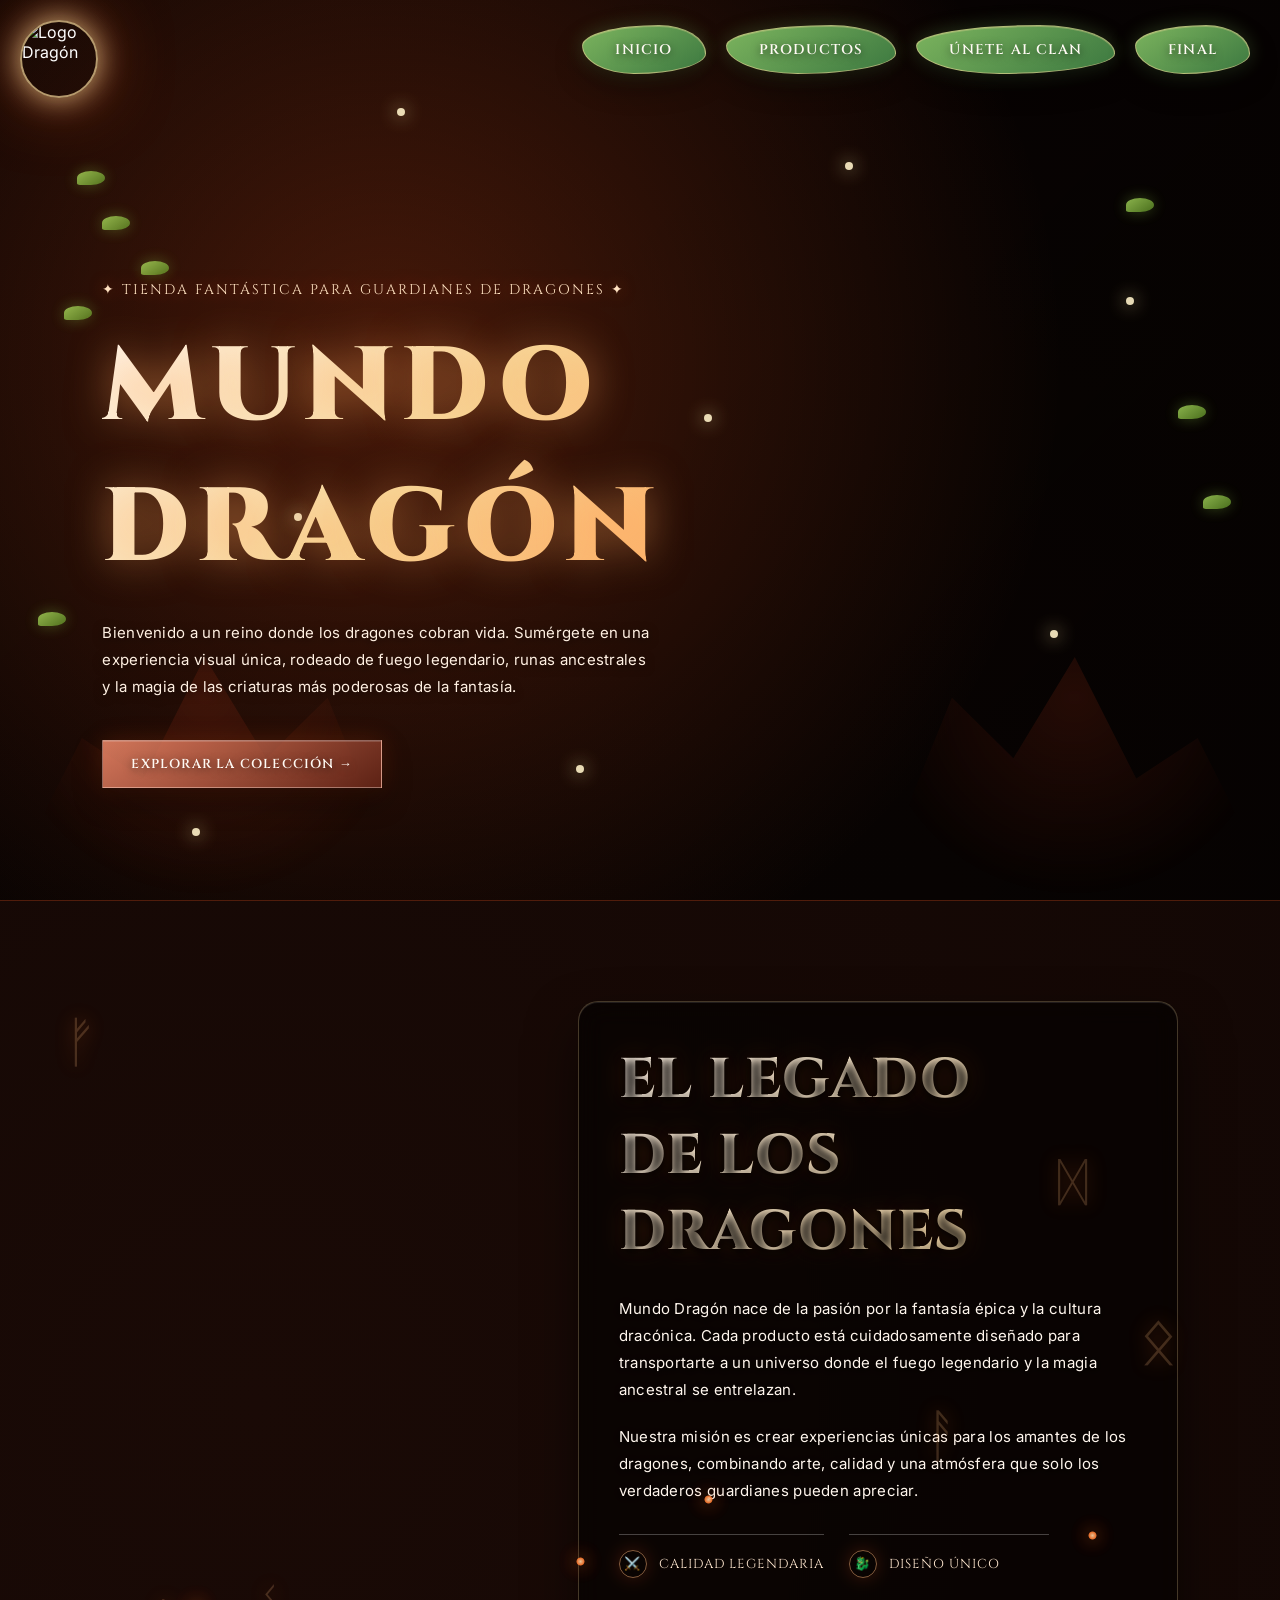
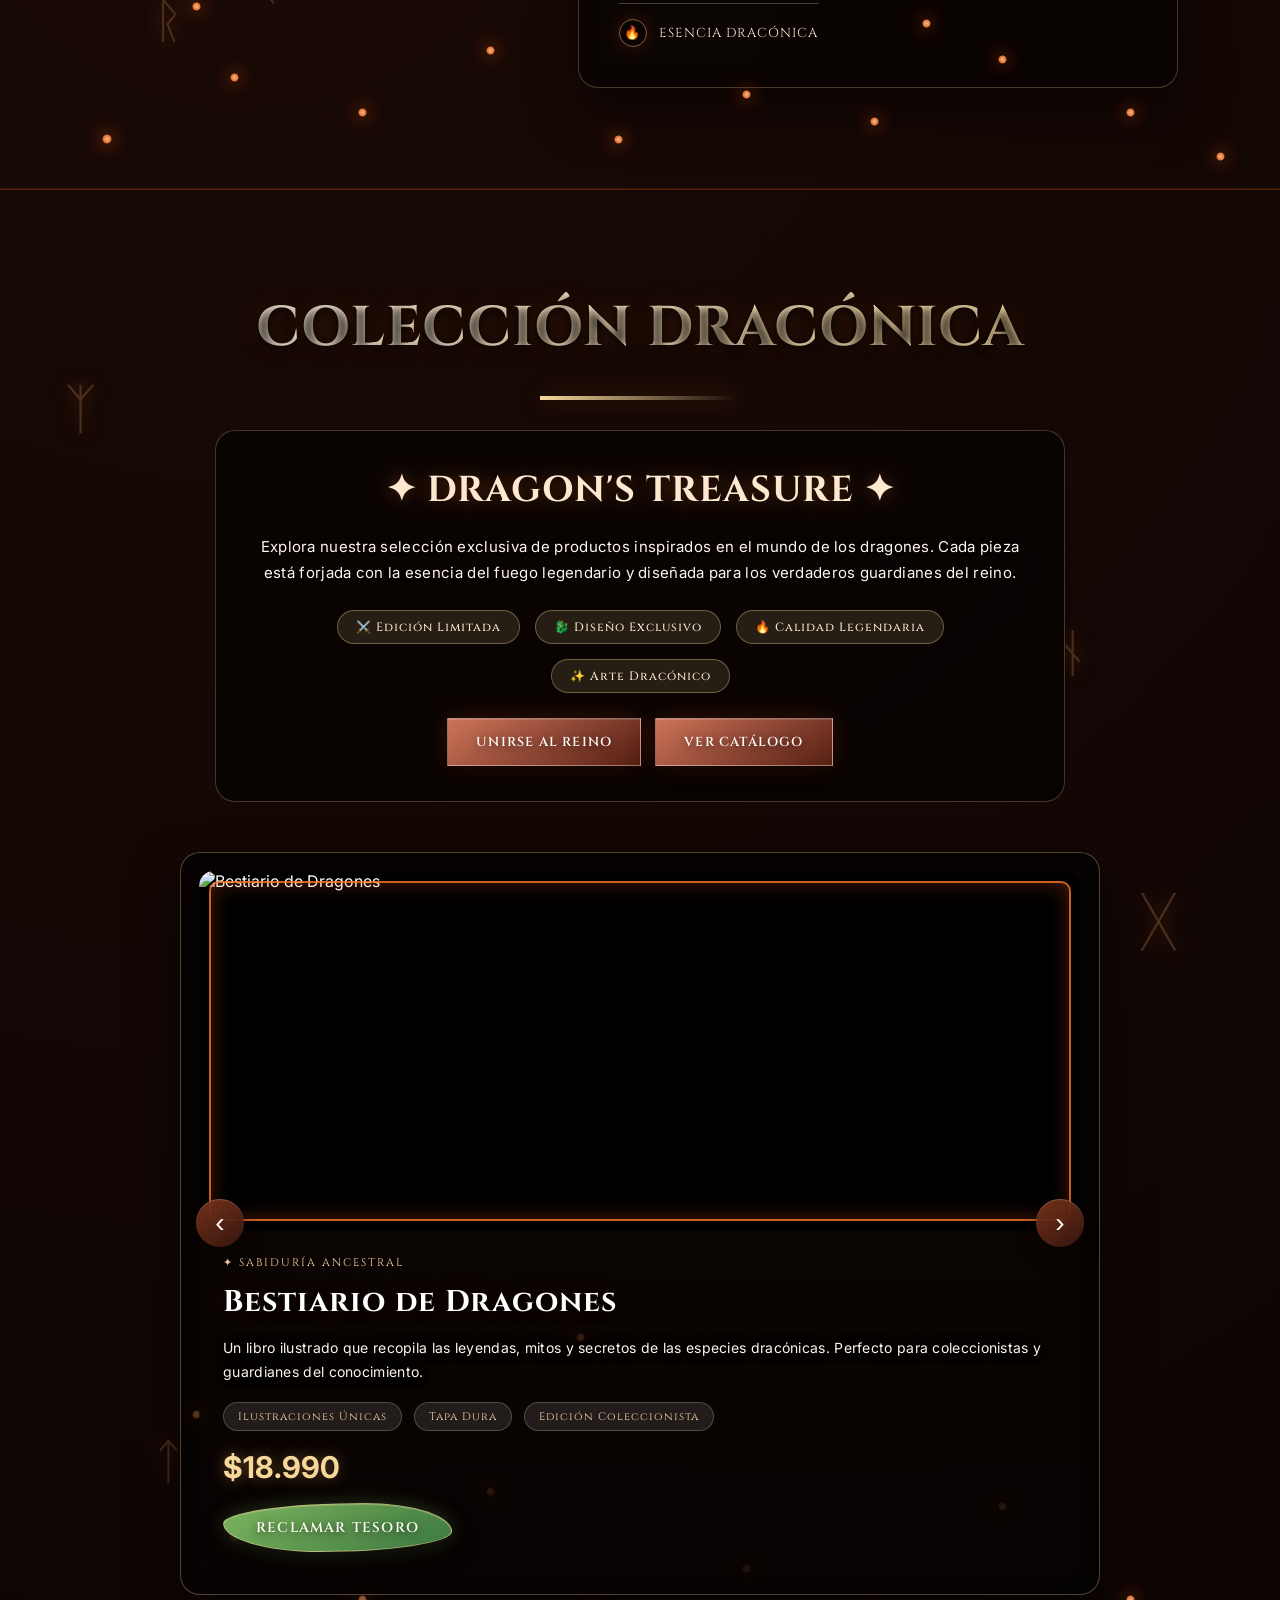
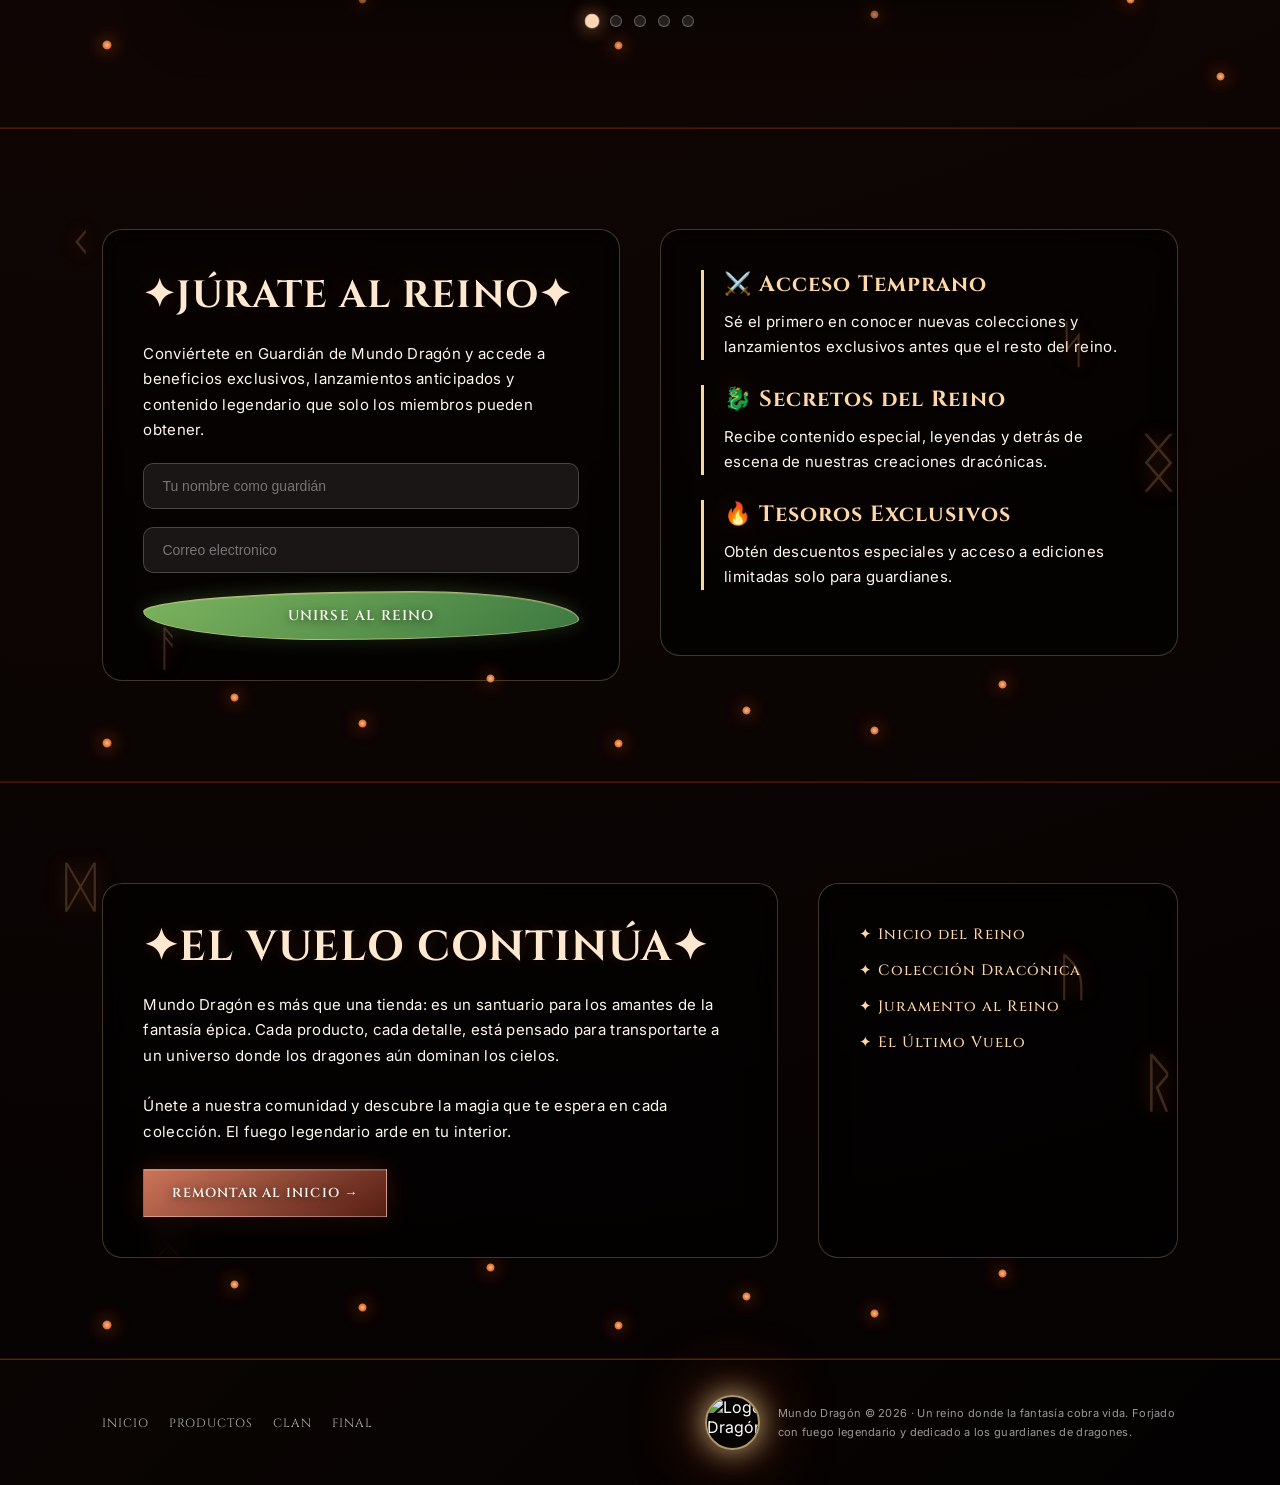
==== index.html @ 018c80dc "Rename Landing_Page_Final.html to index.html" ====
<!DOCTYPE html>
<html lang="es">
<head>
<link href="https://fonts.googleapis.com/css2?family=Cinzel:wght@400;600;700;800;900&family=Inter:wght@300;400;500;600;700&display=swap" rel="stylesheet">
<meta charset="UTF-8">
<meta name="viewport" content="width=device-width, initial-scale=1.0">
<title>Mundo Dragón | Tienda Fantástica</title>

<style>
:root{
  --verde:#4a6a52;
  --verde-oscuro:#1f2d24;
  --verde-claro:#7da26d;
  --texto:#ffffff;
  --dorado:#f6d89a;
  --dorado-oscuro:#d4a85a;
  --rojo-fuego:#b63a1b;
  --naranja-fuego:#ff7a2f;
  --lava:#ff5a1f;
  --lava-suave:#ffb36b;
  --ceniza:#0f0908;
  --ceniza-2:#1a110f;
  --ceniza-3:#241613;
  --sombra:0 20px 44px rgba(0,0,0,.48);
  --glow-dorado:0 0 20px rgba(246,216,154,0.3);
  --glow-fuego:0 0 20px rgba(255,90,31,0.3);
}

*{
  margin:0;
  padding:0;
  box-sizing:border-box;
}

html{scroll-behavior:smooth}

body{
  color:var(--texto);
  background: radial-gradient(circle at 20% 30%, #1a0a06 0%, #050202 100%);
  overflow-x:hidden;
  font-family:'Inter',sans-serif;
}

a{text-decoration:none; transition: all 0.3s ease;}

/* =========================
   TIPOGRAFÍA
========================= */
h1, h2, h3, h4, .titulo, .titulo-bloque, .submarca, .boton-hoja,
.boton-recuadro, .icono-info, .final-links a, .detalles-slide span,
.etiqueta-slide, .lista-mini span, .footer-links a, .beneficio h4,
.caja-miembro h3, .final-texto h3, .info-lateral h3, .hero h1 {
  font-family:'Cinzel',serif;
  letter-spacing: 1px;
}

p, .texto, .contenido-slide p, .caja-miembro p, .beneficio p,
.final-texto p, .info-lateral p, .footer-texto {
  font-family:'Inter',sans-serif;
  line-height: 1.7;
  font-weight: 400;
  letter-spacing: 0.3px;
}

.hero p,
.texto,
.contenido-slide p,
.caja-miembro p,
.info-lateral p,
.final-texto p {
  color: #fff6ed;
  text-shadow:
    0 2px 6px rgba(0,0,0,0.9),
    0 0 12px rgba(0,0,0,0.6);
}

h1, h2, h3, h4 {
  text-shadow:
    0 3px 10px rgba(0,0,0,0.9),
    0 0 25px rgba(255,120,40,0.18);
}

/* =========================
   BOTONES
========================= */
.boton-hoja {
  display: inline-block;
  padding: 14px 32px;
  border-radius: 62% 38% 58% 42% / 42% 58% 42% 58%;
  background: linear-gradient(145deg, #7cb45e, #3c7840);
  border: 1px solid rgba(246,216,154,0.55);
  color: #fffaf4;
  font-size: 14px;
  font-weight: 600;
  letter-spacing: 1.2px;
  text-transform: uppercase;
  transition: .4s cubic-bezier(0.4, 0, 0.2, 1);
  position: relative;
  text-shadow: 0 2px 8px rgba(0,0,0,.65);
  box-shadow: 0 12px 28px rgba(0,0,0,.4), 0 0 20px rgba(124,180,94,0.3), inset 0 1px 0 rgba(246,216,154,0.3);
  font-family: 'Cinzel', serif;
  cursor: pointer;
}

.boton-hoja:hover {
  transform: translateY(-5px) scale(1.08);
  box-shadow: 0 20px 35px rgba(0,0,0,.5), 0 0 35px rgba(124,180,94,0.5), inset 0 1px 0 rgba(246,216,154,0.4);
  color: #fffaf4;
  background: linear-gradient(145deg, #8cc86a, #4c8f50);
}

.boton-recuadro {
  display: inline-block;
  padding: 14px 28px;
  border: 1px solid rgba(255,255,255,.3);
  color: #fffaf4;
  background: linear-gradient(145deg, rgba(255,145,112,.8), rgba(120,44,28,.7));
  font-size: 13px;
  font-weight: 600;
  letter-spacing: 1.2px;
  text-transform: uppercase;
  text-shadow: 0 2px 8px rgba(0,0,0,.65);
  box-shadow: 0 12px 28px rgba(0,0,0,.4), 0 0 25px rgba(255,90,30,.2), inset 0 1px 0 rgba(255,255,255,.15);
  font-family: 'Cinzel', serif;
  cursor: pointer;
  transition: .4s cubic-bezier(0.4, 0, 0.2, 1);
}

.boton-recuadro:hover {
  transform: translateY(-4px);
  box-shadow: 0 18px 35px rgba(0,0,0,.45), 0 0 35px rgba(255,100,40,.3);
  color: #fffaf4;
}

/* =========================
   HERO
========================= */
.hero {
  min-height: 100vh;
  position: relative;
  overflow: hidden;
  background: linear-gradient(135deg, rgba(0,0,0,0.5), rgba(0,0,0,0.7)),
              url('https://i.pinimg.com/736x/44/22/09/442209d160acb8d66ba0763f059ec20f.jpg') center/cover no-repeat;
  background-attachment: fixed;
}

.hero::before {
  content: '';
  position: absolute;
  inset: 0;
  background: radial-gradient(circle at 30% 40%, rgba(255,90,31,0.25), transparent 65%);
  pointer-events: none;
  animation: fuegoFondo 3s ease-in-out infinite alternate;
}

.particulas {
  position: absolute;
  inset: 0;
  pointer-events: none;
  z-index: 2;
}

.particula {
  position: absolute;
  width: 8px;
  height: 8px;
  border-radius: 50%;
  background: rgba(255,242,201,.9);
  box-shadow: 0 0 18px rgba(255,235,165,.9);
  animation: brillo 5s ease-in-out infinite;
}

.particula:nth-child(1){top:12%;left:31%}
.particula:nth-child(2){top:18%;left:66%;animation-delay:1s}
.particula:nth-child(3){top:46%;left:55%;animation-delay:2s}
.particula:nth-child(4){top:57%;left:23%;animation-delay:1.5s}
.particula:nth-child(5){top:70%;left:82%;animation-delay:2.5s}
.particula:nth-child(6){top:85%;left:45%;animation-delay:3s}
.particula:nth-child(7){top:33%;left:88%;animation-delay:0.8s}
.particula:nth-child(8){top:92%;left:15%;animation-delay:2.2s}

.hojas-flotantes {
  position: absolute;
  inset: 0;
  pointer-events: none;
  z-index: 2;
}

.hoja-float {
  position: absolute;
  width: 28px;
  height: 14px;
  border-radius: 50% 50% 50% 10%;
  background: linear-gradient(145deg, #c4ff6d, #679d29);
  opacity: .7;
  box-shadow: 0 0 15px rgba(177,255,91,.4);
  animation: caer 12s linear infinite;
}

.hoja-float:nth-child(1){top:19%;left:6%}
.hoja-float:nth-child(2){top:24%;left:8%;animation-delay:2s}
.hoja-float:nth-child(3){top:29%;left:11%;animation-delay:4s}
.hoja-float:nth-child(4){top:34%;left:5%;animation-delay:1s}
.hoja-float:nth-child(5){top:22%;left:88%;animation-delay:3s}
.hoja-float:nth-child(6){top:45%;left:92%;animation-delay:5s}
.hoja-float:nth-child(7){top:68%;left:3%;animation-delay:2.5s}
.hoja-float:nth-child(8){top:55%;left:94%;animation-delay:4.5s}

.alas-dragon {
  position: absolute;
  bottom: 0;
  left: 0;
  width: 100%;
  height: 45%;
  pointer-events: none;
  display: flex;
  justify-content: space-between;
  z-index: 1;
}

.ala {
  width: 32%;
  height: 100%;
  background: radial-gradient(ellipse at center, rgba(255,80,40,0.25), transparent 70%);
  clip-path: polygon(0 100%, 20% 60%, 35% 70%, 50% 40%, 65% 65%, 80% 50%, 100% 100%);
  opacity: .5;
  filter: blur(3px);
  animation: latirAla 4s ease-in-out infinite alternate;
}

.ala.derecha {
  transform: scaleX(-1);
  animation-delay: 0.5s;
}

.logo {
  position: absolute;
  top: 20px;
  left: 20px;
  width: 78px;
  height: 78px;
  border-radius: 50%;
  overflow: hidden;
  z-index: 20;
  box-shadow: 0 0 30px rgba(246,216,154,0.8), 0 0 70px rgba(255,90,31,0.5);
  border: 2px solid rgba(246,216,154,0.7);
  transition: all 0.3s ease;
}

.logo img {
  width: 100%;
  height: 100%;
  object-fit: cover;
  transition: transform 0.3s ease;
}

.logo:hover img {
  transform: scale(1.1);
}

.nav {
  position: absolute;
  top: 25px;
  right: 30px;
  display: flex;
  gap: 20px;
  z-index: 20;
}

.hero-contenido {
  position: relative;
  z-index: 10;
  max-width: 650px;
  padding-top: 280px;
  margin-left: 8%;
  animation: slideInLeft 1s ease-out;
}

.submarca {
  font-size: 14px;
  letter-spacing: 2px;
  color: #ffe2c1;
  margin-bottom: 18px;
  font-family: 'Cinzel', serif;
  text-shadow: 0 0 15px rgba(255,90,31,0.5);
}

.hero h1 {
  font-size: 104px;
  font-weight: 900;
  letter-spacing: 8px;
  margin-bottom: 20px;
  animation: fadeInUp 1s ease-out;
  background: linear-gradient(135deg, #fff8ef 0%, #f6d89a 50%, #ffa55a 100%);
  -webkit-background-clip: text;
  background-clip: text;
  color: transparent;
  text-shadow: 0 0 40px rgba(255,165,90,0.5);
}

.hero p {
  margin-bottom: 40px;
  max-width: 550px;
  font-size: 15px;
  line-height: 1.8;
  color: #fff0e2;
  text-shadow: 0 2px 10px rgba(0,0,0,0.6);
}

/* =========================
   SECCIONES
========================= */
.seccion, .seccion-final {
  position: relative;
  padding: 100px 8%;
}

.seccion-intro, .seccion-productos, .seccion-miembros, .seccion-final {
  position: relative;
  background:
    linear-gradient(135deg, rgba(5,3,2,0.92), rgba(15,7,5,0.96)),
    radial-gradient(circle at 15% 20%, rgba(255,100,40,0.2), transparent 40%),
    radial-gradient(circle at 85% 25%, rgba(255,170,90,0.15), transparent 38%),
    url('https://www.transparenttextures.com/patterns/black-scales.png');
  background-attachment: fixed;
  border-top: 1px solid rgba(255,90,31,0.25);
  border-bottom: 1px solid rgba(255,90,31,0.15);
}

.brasas {
  position: absolute;
  inset: 0;
  pointer-events: none;
  z-index: 2;
  overflow: hidden;
}

.brasa {
  position: absolute;
  width: 9px;
  height: 9px;
  border-radius: 50%;
  background: radial-gradient(circle, #ffd7a8 0%, #ff7a2f 55%, rgba(255,90,30,0) 72%);
  box-shadow: 0 0 18px rgba(255,100,40,0.8), 0 0 32px rgba(255,130,60,0.4);
  opacity: 0.9;
  animation: subirBrasa linear infinite;
}

.brasa:nth-child(1){left:8%;bottom:5%;animation-duration:8s;animation-delay:0s;width:10px;height:10px}
.brasa:nth-child(2){left:18%;bottom:12%;animation-duration:11s;animation-delay:1s}
.brasa:nth-child(3){left:28%;bottom:8%;animation-duration:9s;animation-delay:2s}
.brasa:nth-child(4){left:38%;bottom:15%;animation-duration:10s;animation-delay:1.5s}
.brasa:nth-child(5){left:48%;bottom:5%;animation-duration:12s;animation-delay:2.5s}
.brasa:nth-child(6){left:58%;bottom:10%;animation-duration:9s;animation-delay:3s}
.brasa:nth-child(7){left:68%;bottom:7%;animation-duration:11s;animation-delay:1.8s}
.brasa:nth-child(8){left:78%;bottom:14%;animation-duration:10s;animation-delay:2.2s}
.brasa:nth-child(9){left:88%;bottom:8%;animation-duration:8.5s;animation-delay:3.5s}
.brasa:nth-child(10){left:95%;bottom:3%;animation-duration:12s;animation-delay:0.5s}
.brasa:nth-child(11){left:15%;bottom:20%;animation-duration:10s;animation-delay:4s}
.brasa:nth-child(12){left:45%;bottom:25%;animation-duration:9s;animation-delay:3.2s}
.brasa:nth-child(13){left:72%;bottom:18%;animation-duration:11s;animation-delay:2.8s}
.brasa:nth-child(14){left:55%;bottom:32%;animation-duration:10s;animation-delay:1.2s}
.brasa:nth-child(15){left:85%;bottom:28%;animation-duration:9.5s;animation-delay:4.2s}

.runas {
  position: absolute;
  inset: 0;
  pointer-events: none;
  z-index: 1;
}

.runa {
  position: absolute;
  color: rgba(255,190,130,0.2);
  font-size: 48px;
  text-shadow: 0 0 20px rgba(255,120,40,0.3);
  font-family: 'Cinzel', serif;
  animation: brilloRuna 4s ease-in-out infinite alternate;
}

.runa:nth-child(1){top:12%;left:5%;font-size: 55px}
.runa:nth-child(2){top:45%;right:8%;font-size: 65px; animation-delay: 1s}
.runa:nth-child(3){bottom:15%;left:12%;font-size: 48px; animation-delay: 2s}
.runa:nth-child(4){top:28%;right:15%;font-size: 52px; animation-delay: 1.5s}
.runa:nth-child(5){bottom:35%;right:25%;font-size: 58px; animation-delay: 2.5s}
.runa:nth-child(6){top:75%;left:20%;font-size: 45px; animation-delay: 3s}


/* =========================
   INTRO
========================= */
.intro-contenido {
  max-width: 600px;
  margin-left: auto;
  padding: 40px;
  background: rgba(0,0,0,0.55);
  backdrop-filter: blur(12px);
  border-radius: 20px;
  border: 1px solid rgba(246,216,154,0.25);
  box-shadow: 0 25px 50px rgba(0,0,0,0.5), inset 0 1px 0 rgba(255,255,255,0.1);
}

.titulo {
  font-size: 56px;
  margin-bottom: 25px;
  font-weight: 800;
  text-transform: uppercase;
  background: linear-gradient(135deg, #fff8ef, #f6d89a);
  -webkit-background-clip: text;
  background-clip: text;
  color: transparent;
}

.texto {
  font-size: 15px;
  margin-bottom: 20px;
  line-height: 1.8;
}

.iconos-linea {
  display: flex;
  gap: 25px;
  margin-top: 30px;
  flex-wrap: wrap;
}

.icono-info {
  display: flex;
  align-items: center;
  gap: 12px;
  border-top: 1px solid rgba(255,255,255,.25);
  padding-top: 15px;
  min-width: 200px;
  font-size: 13px;
  color: #ffe8d0;
  text-transform: uppercase;
  font-family: 'Cinzel', serif;
}

.icono-simbolo {
  width: 28px;
  height: 28px;
  border: 1px solid rgba(255,180,120,.5);
  border-radius: 50%;
  display: grid;
  place-items: center;
  font-size: 13px;
  box-shadow: 0 0 18px rgba(255,110,40,.2);
}


.titulo-bloque {
  font-size: 56px;
  margin-bottom: 30px;
  text-transform: uppercase;
  background: linear-gradient(135deg, #fff8ef, #f6d89a);
  -webkit-background-clip: text;
  background-clip: text;
  color: transparent;
  text-align: center;
}

.subrayado {
  width: 200px;
  height: 4px;
  background: linear-gradient(to right, #f6d89a, transparent);
  margin: 0 auto 30px;
  box-shadow: 0 0 25px rgba(255,120,40,.3);
}

.info-lateral {
  max-width: 850px;
  margin: 0 auto 50px;
  padding: 35px;
  background: rgba(0,0,0,0.55);
  backdrop-filter: blur(12px);
  border-radius: 20px;
  border: 1px solid rgba(246,216,154,0.25);
  text-align: center;
}

.info-lateral h3 {
  font-size: 36px;
  margin-bottom: 20px;
  color: #ffe8d0;
  text-shadow: 0 0 20px rgba(255,120,40,0.4);
}

.info-lateral p {
  font-size: 15px;
  margin-bottom: 20px;
}

.lista-mini {
  display: flex;
  gap: 15px;
  justify-content: center;
  flex-wrap: wrap;
  margin: 25px 0;
}

.lista-mini span {
  padding: 8px 18px;
  background: rgba(246,216,154,0.12);
  border: 1px solid rgba(246,216,154,0.35);
  border-radius: 30px;
  font-size: 12px;
  font-weight: 500;
  color: #ffe8d0;
  font-family: 'Cinzel', serif;
}

.botones-laterales{
  display:flex;
  gap:14px;
  justify-content:center;
  flex-wrap:wrap;
}

/* CARRUSEL CON BOTONES A LOS LADOS */
.carrusel-productos {
  position: relative;
  max-width: 920px;
  margin: 0 auto;
  z-index: 5;
}

.visor-producto {
  position: relative;
  background: rgba(0,0,0,0.65);
  border-radius: 20px;
  overflow: hidden;
  border: 1px solid rgba(246,216,154,0.3);
  box-shadow: 0 25px 50px rgba(0,0,0,0.5);
}

.pista-productos {
  display: flex;
  transition: transform 0.55s cubic-bezier(0.4, 0, 0.2, 1);
  will-change: transform;
}

.producto-slide {
  min-width: 100%;
  flex: 0 0 100%;
  padding: 0;
  transition: transform 0.35s ease, filter 0.35s ease, opacity 0.35s ease;
}

.imagen-slide {
  position: relative;
  height: 360px;
  overflow: hidden;
  border-radius: 15px;
  background: linear-gradient(135deg, #3a2a24, #1a0a06);
  margin: 18px 18px 0;
  /* Centrado de imagen */
  display: flex;
  align-items: center;
  justify-content: center;
}

.imagen-slide img {
  width: 100%;
  height: 100%;
  object-fit: contain;
  object-position: center center;
  background: #000000;
  transition: transform 0.5s ease, filter 0.5s ease;
}

.producto-slide:hover {
  transform: translateY(-8px);
  filter: brightness(1.08);
}

.producto-slide:hover .imagen-slide img {
  transform: scale(1.05);
  filter: saturate(1.06);
}

.producto-slide:hover .contenido-slide {
  box-shadow: 0 0 30px rgba(255,120,40,0.12);
}

.marco-vivo {
  position: absolute;
  inset: 10px;
  border: 2px solid rgba(255,120,40,0.8);
  border-radius: 10px;
  pointer-events: none;
  animation: fuegoBorde 1.5s infinite alternate;
  box-shadow: inset 0 0 20px rgba(255,90,30,0.3);
}

.contenido-slide {
  padding: 24px;
  margin: 0 18px 18px;
  border-radius: 0 0 15px 15px;
  background: linear-gradient(
    180deg,
    rgba(20,10,8,0.35) 0%,
    rgba(10,4,3,0.72) 100%
  );
}

.etiqueta-slide {
  font-size: 11px;
  letter-spacing: 2px;
  color: #ffd7a8;
  text-transform: uppercase;
  margin-bottom: 12px;
}

.contenido-slide h4 {
  font-size: 30px;
  margin-bottom: 14px;
  color: #fff;
  font-family: 'Cinzel', serif;
}

.contenido-slide p {
  font-size: 14px;
  margin-bottom: 18px;
  line-height: 1.7;
}

.detalles-slide {
  display: flex;
  gap: 12px;
  flex-wrap: wrap;
  margin-bottom: 18px;
}

.detalles-slide span {
  font-size: 11px;
  padding: 6px 14px;
  background: rgba(255,255,255,0.1);
  border: 1px solid rgba(255,255,255,.2);
  border-radius: 20px;
  color: #ffd7a8;
}

.precio-slide {
  font-size: 30px;
  font-weight: bold;
  color: var(--dorado);
  margin-bottom: 18px;
  text-shadow: 0 0 15px rgba(255,180,100,.4);
}

/* Botones laterales del carrusel */
.boton-carrusel {
  position: absolute;
  top: 50%;
  transform: translateY(-50%);
  width: 48px;
  height: 48px;
  border-radius: 50%;
  border: none;
  background: linear-gradient(145deg, rgba(122,52,27,.95), rgba(55,22,14,.95));
  color: white;
  font-size: 28px;
  cursor: pointer;
  transition: all 0.3s ease;
  box-shadow: 0 8px 20px rgba(0,0,0,.4), inset 0 1px 0 rgba(255,255,255,.2);
  z-index: 10;
  display: flex;
  align-items: center;
  justify-content: center;
}

.boton-prev {
  left: 15px;
}

.boton-next {
  right: 15px;
}

.boton-carrusel:hover {
  transform: translateY(-50%) scale(1.1);
  background: linear-gradient(145deg, rgba(142,72,47,.95), rgba(75,42,34,.95));
}


.controles-carrusel {
  display: none;
}

.indicadores {
  display: flex;
  gap: 12px;
  justify-content: center;
  margin-top: 20px;
}

.punto {
  width: 12px;
  height: 12px;
  border-radius: 50%;
  border: 1px solid rgba(255,255,255,.4);
  background: rgba(255,255,255,.15);
  cursor: pointer;
  transition: all 0.3s ease;
}

.punto.activo {
  background: #ffd5b0;
  box-shadow: 0 0 15px rgba(255,150,90,.8);
  transform: scale(1.2);
}

/* =========================
   MIEMBROS
========================= */
.miembros-grid {
  display: grid;
  grid-template-columns: 1fr 1fr;
  gap: 40px;
  align-items: start;
}

.caja-miembro {
  padding: 40px;
  background: rgba(0,0,0,0.55);
  backdrop-filter: blur(12px);
  border-radius: 20px;
  border: 1px solid rgba(246,216,154,0.25);
}

.caja-miembro h3 {
  font-size: 38px;
  margin-bottom: 20px;
  color: #ffe8d0;
  text-transform: uppercase;
}

.caja-miembro p {
  margin-bottom: 20px;
  font-size: 15px;
}

.formulario {
  display: grid;
  gap: 18px;
  margin-top: 20px;
}

.campo {
  width: 100%;
  padding: 14px 18px;
  background: rgba(255,255,255,.08);
  border: 1px solid rgba(255,255,255,.2);
  border-radius: 10px;
  color: white;
  font-size: 14px;
  transition: all 0.3s ease;
}

.campo:focus {
  outline: none;
  border-color: rgba(255,140,80,.6);
  background: rgba(0,0,0,0.6);
  box-shadow: 0 0 0 3px rgba(255,110,40,.15);
}

.beneficio {
  border-left: 3px solid var(--dorado);
  padding-left: 20px;
  margin-bottom: 25px;
}

.beneficio h4 {
  font-size: 22px;
  margin-bottom: 10px;
  color: #ffd7a8;
}

/* =========================
   FINAL
========================= */
.final-grid {
  display: grid;
  grid-template-columns: 1.5fr 0.8fr;
  gap: 40px;
}

.final-texto, .final-links {
  padding: 40px;
  background: rgba(0,0,0,0.55);
  backdrop-filter: blur(12px);
  border-radius: 20px;
  border: 1px solid rgba(246,216,154,0.25);
}

.final-texto {
  position: relative;
  z-index: 5;
}

.final-texto h3 {
  font-size: 42px;
  margin-bottom: 20px;
  color: #ffe8d0;
  line-height: 1.15;
  text-shadow:
    0 2px 8px rgba(0,0,0,0.92),
    0 0 14px rgba(255,120,40,0.22);
}

.final-texto p {
  margin-bottom: 25px;
  font-size: 15px;
}

.final-links {
  display: flex;
  flex-direction: column;
  gap: 15px;
}

.final-links a {
  color: #ffd7a8;
  font-size: 15px;
  font-weight: 500;
  transition: all 0.3s ease;
}

.final-links a:hover {
  transform: translateX(12px);
  color: var(--dorado);
  text-shadow: 0 0 10px rgba(255,120,40,0.5);
}

/* =========================
   FOOTER
========================= */
footer {
  padding: 35px 8%;
  background: linear-gradient(135deg, #0a0503, #030101);
  display: flex;
  justify-content: space-between;
  align-items: center;
  gap: 20px;
  flex-wrap: wrap;
  border-top: 1px solid rgba(246,216,154,0.2);
}

.footer-links {
  display: flex;
  gap: 20px;
}

.footer-links a {
  color: rgba(255,255,255,0.7);
  font-size: 12px;
  text-transform: uppercase;
  letter-spacing: 1px;
  transition: color 0.3s ease;
  font-family: 'Cinzel', serif;
}

.footer-links a:hover {
  color: var(--dorado);
}

.footer-marca {
  display: flex;
  align-items: center;
  gap: 18px;
}

.footer-marca .logo {
  position: relative;
  width: 55px;
  height: 55px;
  top: 0;
  left: 0;
}

.footer-texto {
  font-size: 11px;
  color: rgba(255,255,255,0.6);
  max-width: 400px;
}

/* =========================
   ANIMACIONES
========================= */
@keyframes fadeInUp {
  from { opacity: 0; transform: translateY(40px); }
  to { opacity: 1; transform: translateY(0); }
}

@keyframes slideInLeft {
  from { opacity: 0; transform: translateX(-60px); }
  to { opacity: 1; transform: translateX(0); }
}

@keyframes fuegoBorde {
  0% { border-color: rgba(255,80,20,0.5); box-shadow: 0 0 10px rgba(255,80,20,0.3); }
  100% { border-color: rgba(255,120,40,1); box-shadow: 0 0 25px rgba(255,90,30,0.7); }
}

@keyframes brillo {
  0%,100%{opacity:0.4;transform:scale(0.8)}
  50%{opacity:1;transform:scale(1.3)}
}

@keyframes caer {
  0%{transform:translate(0,0) rotate(0); opacity: 0.8}
  100%{transform:translate(80px, 280px) rotate(380deg); opacity: 0}
}

@keyframes subirBrasa {
  0%{transform:translateY(0) translateX(0) scale(0.6); opacity: 0;}
  15%{opacity: 0.9;}
  85%{opacity: 0.8;}
  100%{transform:translateY(-380px) translateX(35px) scale(1.2); opacity: 0;}
}

@keyframes latirAla {
  0% { transform: scaleX(1) scaleY(1); opacity: 0.4; }
  100% { transform: scaleX(1.05) scaleY(1.03); opacity: 0.7; }
}

@keyframes brilloRuna {
  0% { opacity: 0.1; text-shadow: 0 0 0px rgba(255,120,40,0); }
  100% { opacity: 0.35; text-shadow: 0 0 25px rgba(255,120,40,0.5); }
}

@keyframes parpadeo {
  0%, 90%, 100% { opacity: 0.8; transform: scaleY(1); }
  95% { opacity: 0.2; transform: scaleY(0.3); }
}

@keyframes fuegoFondo {
  0% { opacity: 0.4; transform: scale(1); }
  100% { opacity: 0.7; transform: scale(1.05); }
}

/* =========================
   RESPONSIVE
========================= */
@media (max-width: 1100px) {
  .miembros-grid, .final-grid { grid-template-columns: 1fr; }
  .hero h1 { font-size: 64px; }
  .titulo, .titulo-bloque { font-size: 40px; }
  .runa { font-size: 32px; }
}

@media (max-width: 768px) {
  .seccion, .seccion-final { padding: 60px 5%; }
  .hero-contenido { padding-top: 200px; margin-left: 5%; max-width: 90%; }
  .hero h1 { font-size: 48px; letter-spacing: 4px; }
  .nav { top: 20px; right: 20px; gap: 12px; }
  .boton-hoja { padding: 10px 22px; font-size: 11px; }
  .boton-recuadro { padding: 10px 20px; font-size: 11px; }
  .intro-contenido { margin-left: 0; padding: 25px; }
  .titulo { font-size: 32px; }
  .caja-miembro h3, .final-texto h3, .info-lateral h3 { font-size: 28px; }
  .imagen-slide { height: 280px; }
  footer { flex-direction: column; text-align: center; }
  .footer-marca { flex-direction: column; }
  /* Ajuste botones carrusel en móvil */
  .boton-carrusel {
    width: 40px;
    height: 40px;
    font-size: 22px;
  }
  .boton-prev {
    left: 5px;
  }
  .boton-next {
    right: 5px;
  }
}

@media (max-width: 480px) {
  .hero h1 { font-size: 36px; letter-spacing: 2px; }
  .submarca { font-size: 10px; }
  .titulo-bloque { font-size: 28px; }
  .runa { font-size: 24px; }
  .brasa { width: 6px; height: 6px; }
}
</style>
</head>
<body>

<section class="hero" id="inicio">
  <div class="particulas">
    <span class="particula"></span>
    <span class="particula"></span>
    <span class="particula"></span>
    <span class="particula"></span>
    <span class="particula"></span>
    <span class="particula"></span>
    <span class="particula"></span>
    <span class="particula"></span>
  </div>

  <div class="hojas-flotantes">
    <span class="hoja-float"></span>
    <span class="hoja-float"></span>
    <span class="hoja-float"></span>
    <span class="hoja-float"></span>
    <span class="hoja-float"></span>
    <span class="hoja-float"></span>
    <span class="hoja-float"></span>
    <span class="hoja-float"></span>
  </div>

  <div class="alas-dragon">
    <div class="ala"></div>
    <div class="ala derecha"></div>
  </div>

  <div class="logo">
    <img src="https://i.pinimg.com/736x/f4/d4/7a/f4d47adb844404ac35bea7800e7344d3.jpg" alt="Logo Dragón">
  </div>

  <nav class="nav">
    <a href="#inicio" class="boton-hoja">Inicio</a>
    <a href="#productos" class="boton-hoja">Productos</a>
    <a href="#miembros" class="boton-hoja">Únete al Clan</a>
    <a href="#final" class="boton-hoja">Final</a>
  </nav>

  <div class="hero-contenido">
    <div class="submarca">✦ TIENDA FANTÁSTICA PARA GUARDIANES DE DRAGONES ✦</div>
    <h1>MUNDO<br>DRAGÓN</h1>
    <p>
      Bienvenido a un reino donde los dragones cobran vida. Sumérgete en una experiencia visual única, rodeado de fuego legendario, runas ancestrales y la magia de las criaturas más poderosas de la fantasía.
    </p>
    <a href="#productos" class="boton-recuadro">Explorar la colección →</a>
  </div>
</section>

<section class="seccion seccion-intro">
  <div class="brasas">
    <span class="brasa"></span><span class="brasa"></span><span class="brasa"></span><span class="brasa"></span>
    <span class="brasa"></span><span class="brasa"></span><span class="brasa"></span><span class="brasa"></span>
    <span class="brasa"></span><span class="brasa"></span><span class="brasa"></span><span class="brasa"></span>
    <span class="brasa"></span><span class="brasa"></span><span class="brasa"></span>
  </div>

  <div class="runas">
    <span class="runa">ᚠ</span>
    <span class="runa">ᛟ</span>
    <span class="runa">ᚱ</span>
    <span class="runa">ᛞ</span>
    <span class="runa">ᚨ</span>
    <span class="runa">ᚲ</span>
  </div>

  <div class="intro-contenido">
    <h2 class="titulo">EL LEGADO<br>DE LOS DRAGONES</h2>
    <p class="texto">
      Mundo Dragón nace de la pasión por la fantasía épica y la cultura dracónica. Cada producto está cuidadosamente diseñado para transportarte a un universo donde el fuego legendario y la magia ancestral se entrelazan.
    </p>
    <p class="texto">
      Nuestra misión es crear experiencias únicas para los amantes de los dragones, combinando arte, calidad y una atmósfera que solo los verdaderos guardianes pueden apreciar.
    </p>
    <div class="iconos-linea">
      <div class="icono-info"><span class="icono-simbolo">⚔️</span> Calidad Legendaria</div>
      <div class="icono-info"><span class="icono-simbolo">🐉</span> Diseño Único</div>
      <div class="icono-info"><span class="icono-simbolo">🔥</span> Esencia Dracónica</div>
    </div>
  </div>
</section>

<section class="seccion seccion-productos" id="productos">
  <div class="brasas">
    <span class="brasa"></span><span class="brasa"></span><span class="brasa"></span><span class="brasa"></span>
    <span class="brasa"></span><span class="brasa"></span><span class="brasa"></span><span class="brasa"></span>
    <span class="brasa"></span><span class="brasa"></span><span class="brasa"></span><span class="brasa"></span>
  </div>

  <div class="runas">
    <span class="runa">ᛉ</span>
    <span class="runa">ᚷ</span>
    <span class="runa">ᛏ</span>
    <span class="runa">ᚾ</span>
    <span class="runa">ᛞ</span>
  </div>

  <h2 class="titulo-bloque">COLECCIÓN DRACÓNICA</h2>
  <div class="subrayado"></div>

  <aside class="info-lateral">
    <h3>✦ DRAGON'S TREASURE ✦</h3>
    <p>
      Explora nuestra selección exclusiva de productos inspirados en el mundo de los dragones. Cada pieza está forjada con la esencia del fuego legendario y diseñada para los verdaderos guardianes del reino.
    </p>
    <div class="lista-mini">
      <span>⚔️ Edición Limitada</span>
      <span>🐉 Diseño Exclusivo</span>
      <span>🔥 Calidad Legendaria</span>
      <span>✨ Arte Dracónico</span>
    </div>
    <div class="botones-laterales">
      <a href="#miembros" class="boton-recuadro">Unirse al Reino</a>
      <a href="#catalogo" class="boton-recuadro">Ver Catálogo</a>
    </div>
  </aside>

  <div class="carrusel-productos" id="catalogo">
    <div class="visor-producto">
      <div class="pista-productos" id="pistaProductos">
       

        <article class="producto-slide">
          <div class="imagen-slide">
            <img src="https://i.pinimg.com/736x/55/be/80/55be80b47b2bf518d67a6111a91bdcff.jpg" alt="Bestiario de Dragones">
            <div class="marco-vivo"></div>
          </div>
          <div class="contenido-slide">
            <div class="etiqueta-slide">✦ Sabiduría Ancestral</div>
            <h4>Bestiario de Dragones</h4>
            <p>Un libro ilustrado que recopila las leyendas, mitos y secretos de las especies dracónicas. Perfecto para coleccionistas y guardianes del conocimiento.</p>
            <div class="detalles-slide">
              <span>Ilustraciones Únicas</span>
              <span>Tapa Dura</span>
              <span>Edición Coleccionista</span>
            </div>
            <div class="precio-slide">$18.990</div>
            <div><a href="#miembros" class="boton-hoja">Reclamar Tesoro</a></div>
          </div>
        </article>

        <article class="producto-slide">
          <div class="imagen-slide">
            <img src="https://i.pinimg.com/1200x/b9/79/55/b979558501b4dccc50a521ad5aa625b7.jpg" alt="Polerón Escamas Nocturnas">
            <div class="marco-vivo"></div>
          </div>
          <div class="contenido-slide">
            <div class="etiqueta-slide">✦ Reino Nocturno</div>
            <h4>Polerón Escamas Nocturnas</h4>
            <p>Inspirado en los dragones de la noche. Su diseño oscuro y elegante evoca la majestuosidad de las criaturas que dominan las sombras y el misterio.</p>
            <div class="detalles-slide">
              <span>Felpa Premium</span>
              <span>Estampado 3D</span>
              <span>Look Legendario</span>
            </div>
            <div class="precio-slide">$29.990</div>
            <div><a href="#miembros" class="boton-hoja">Reclamar Tesoro</a></div>
          </div>
        </article>

        <article class="producto-slide">
          <div class="imagen-slide">
            <img src="https://i.pinimg.com/1200x/12/1b/cc/121bccc7fa8ebbdbd7b35185dde6ff0c.jpg" alt="Collar Colmillo de Dragón">
            <div class="marco-vivo"></div>
          </div>
          <div class="contenido-slide">
            <div class="etiqueta-slide">✦ Amuleto de Fuego</div>
            <h4>Collar Colmillo de Dragón</h4>
            <p>Un collar elaborado con detalles rúnicos que representa la fuerza y protección de los dragones antiguos. Ideal para quienes buscan un accesorio con significado místico.</p>
            <div class="detalles-slide">
              <span>Plata Legendaria</span>
              <span>Grabados Rúnicos</span>
              <span>Amuleto Protector</span>
            </div>
            <div class="precio-slide">$34.990</div>
            <div><a href="#miembros" class="boton-hoja">Reclamar Tesoro</a></div>
          </div>
        </article>

         <article class="producto-slide">
          <div class="imagen-slide">
            <img src="https://i.pinimg.com/1200x/d8/56/79/d85679965064931d7894e8b1fe1a2b00.jpg" alt="Polera Dragón Ancestral">
            <div class="marco-vivo"></div>
          </div>
          <div class="contenido-slide">
            <div class="etiqueta-slide">✦ Edición Ancestral</div>
            <h4>Polera Dragón Ancestral</h4>
            <p>Diseño inspirado en los antiguos dragones de fuego. Con detalles que evocan escamas y alas, esta prenda es perfecta para mostrar tu conexión con la magia ancestral.</p>
            <div class="detalles-slide">
              <span>Algodón Premium</span>
              <span>Grabado Láser</span>
              <span>Edición Limitada</span>
            </div>
            <div class="precio-slide">$21.990</div>
            <div><a href="#miembros" class="boton-hoja">Reclamar Tesoro</a></div>
          </div>
        </article>

        <article class="producto-slide">
          <div class="imagen-slide">
            <img src="https://i.pinimg.com/1200x/ca/63/03/ca6303dc7b98afaf8e3c43624d210f39.jpg" alt="Figura Dragón de Ébano">
            <div class="marco-vivo"></div>
          </div>
          <div class="contenido-slide">
            <div class="etiqueta-slide">✦ Escultura Legendaria</div>
            <h4>Figura Dragón de Ébano</h4>
            <p>Una figura de colección tallada con detalles precisos, capturando la esencia del dragón guardián. Perfecta para decorar tu altar de la fantasía.</p>
            <div class="detalles-slide">
              <span>Resina Premium</span>
              <span>Detalles Pintados</span>
              <span>Edición Limitada</span>
            </div>
            <div class="precio-slide">$49.990</div>
            <div><a href="#miembros" class="boton-hoja">Reclamar Tesoro</a></div>
          </div>
        </article>
      </div>

      

      
      <button class="boton-carrusel boton-prev" id="prevProducto" type="button">‹</button>
      <button class="boton-carrusel boton-next" id="nextProducto" type="button">›</button>
    </div>

    <div class="indicadores">
      <button class="punto activo" type="button" data-indice="0"></button>
      <button class="punto" type="button" data-indice="1"></button>
      <button class="punto" type="button" data-indice="2"></button>
      <button class="punto" type="button" data-indice="3"></button>
      <button class="punto" type="button" data-indice="4"></button>
    </div>
  </div>
</section>

<section class="seccion seccion-miembros" id="miembros">
  <div class="brasas">
    <span class="brasa"></span><span class="brasa"></span><span class="brasa"></span><span class="brasa"></span>
    <span class="brasa"></span><span class="brasa"></span><span class="brasa"></span><span class="brasa"></span>
  </div>

  <div class="runas">
    <span class="runa">ᚲ</span>
    <span class="runa">ᛝ</span>
    <span class="runa">ᚨ</span>
    <span class="runa">ᛋ</span>
  </div>

  <div class="miembros-grid">
    <div class="caja-miembro">
      <h3>✦JÚRATE AL REINO✦</h3>
      <p>Conviértete en Guardián de Mundo Dragón y accede a beneficios exclusivos, lanzamientos anticipados y contenido legendario que solo los miembros pueden obtener.</p>
      <form class="formulario" id="formMiembro">
        <input class="campo" type="text" placeholder="Tu nombre como guardián" required>
        <input class="campo" type="email" placeholder="Correo electronico" required>
        <button class="boton-hoja" type="submit">Unirse al Reino</button>
      </form>
    </div>

    <div class="caja-miembro lista-beneficios">
      <div class="beneficio">
        <h4>⚔️ Acceso Temprano</h4>
        <p>Sé el primero en conocer nuevas colecciones y lanzamientos exclusivos antes que el resto del reino.</p>
      </div>
      <div class="beneficio">
        <h4>🐉 Secretos del Reino</h4>
        <p>Recibe contenido especial, leyendas y detrás de escena de nuestras creaciones dracónicas.</p>
      </div>
      <div class="beneficio">
        <h4>🔥 Tesoros Exclusivos</h4>
        <p>Obtén descuentos especiales y acceso a ediciones limitadas solo para guardianes.</p>
      </div>
    </div>
  </div>
</section>

<section class="seccion-final" id="final">
  <div class="brasas">
    <span class="brasa"></span><span class="brasa"></span><span class="brasa"></span><span class="brasa"></span>
    <span class="brasa"></span><span class="brasa"></span><span class="brasa"></span><span class="brasa"></span>
  </div>

  <div class="runas">
    <span class="runa">ᛞ</span>
    <span class="runa">ᚱ</span>
    <span class="runa">ᛟ</span>
    <span class="runa">ᚢ</span>
  </div>

  <div class="final-grid">
    <div class="final-texto">
      <h3>✦EL VUELO CONTINÚA✦ </h3>
      <p>Mundo Dragón es más que una tienda: es un santuario para los amantes de la fantasía épica. Cada producto, cada detalle, está pensado para transportarte a un universo donde los dragones aún dominan los cielos.</p>
      <p>Únete a nuestra comunidad y descubre la magia que te espera en cada colección. El fuego legendario arde en tu interior.</p>
      <a href="#inicio" class="boton-recuadro">Remontar al inicio →</a>
    </div>

    <div class="final-links">
      <a href="#inicio">✦ Inicio del Reino</a>
      <a href="#productos">✦ Colección Dracónica</a>
      <a href="#miembros">✦ Juramento al Reino</a>
      <a href="#final">✦ El Último Vuelo</a>
    </div>
  </div>
</section>

<footer>
  <div class="footer-links">
    <a href="#inicio">Inicio</a>
    <a href="#productos">Productos</a>
    <a href="#miembros">Clan</a>
    <a href="#final">Final</a>
  </div>

  <div class="footer-marca">
    <div class="logo">
      <img src="https://i.pinimg.com/736x/f4/d4/7a/f4d47adb844404ac35bea7800e7344d3.jpg" alt="Logo Dragón">
    </div>
    <div class="footer-texto">
      Mundo Dragón © 2026 · Un reino donde la fantasía cobra vida. Forjado con fuego legendario y dedicado a los guardianes de dragones.
    </div>
  </div>
</footer>

<script>
const pistaProductos = document.getElementById('pistaProductos');
const botonPrev = document.getElementById('prevProducto');
const botonNext = document.getElementById('nextProducto');
const puntos = document.querySelectorAll('.punto');
const slides = Array.from(document.querySelectorAll('.producto-slide'));

let indiceActual = 0;
const totalSlides = slides.length;

function mostrarProducto(indice){
  indiceActual = (indice + totalSlides) % totalSlides;
  pistaProductos.style.transform = `translateX(-${indiceActual * 100}%)`;

  puntos.forEach((punto, i) => {
    punto.classList.toggle('activo', i === indiceActual);
  });
}

botonPrev.addEventListener('click', () => mostrarProducto(indiceActual - 1));
botonNext.addEventListener('click', () => mostrarProducto(indiceActual + 1));

puntos.forEach((punto) => {
  punto.addEventListener('click', () => {
    mostrarProducto(Number(punto.dataset.indice));
  });
});

document.getElementById('formMiembro')?.addEventListener('submit', (e) => {
  e.preventDefault();
  alert('✨ ¡Bienvenido al reino, Guardián! El fuego legendario te espera. ✨');
  e.target.reset();
});

mostrarProducto(0);
</script>

</body>
</html>
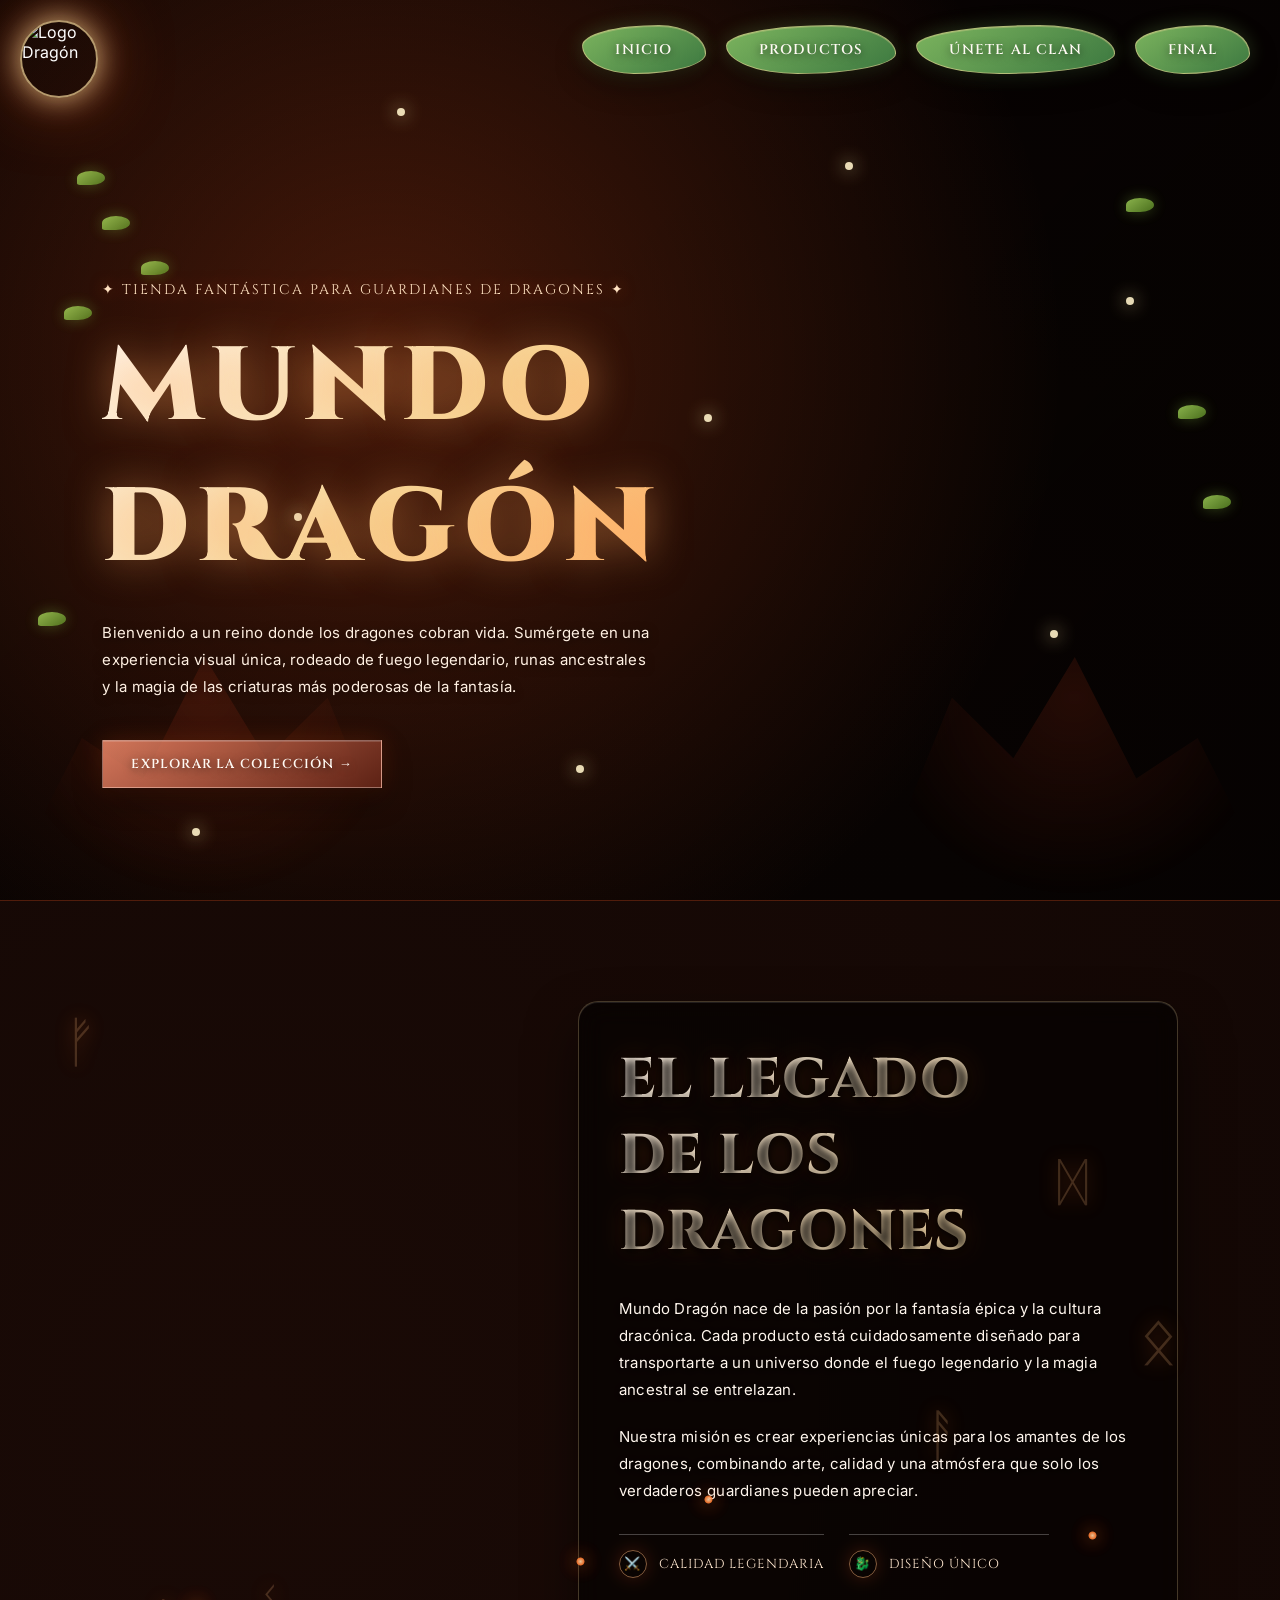
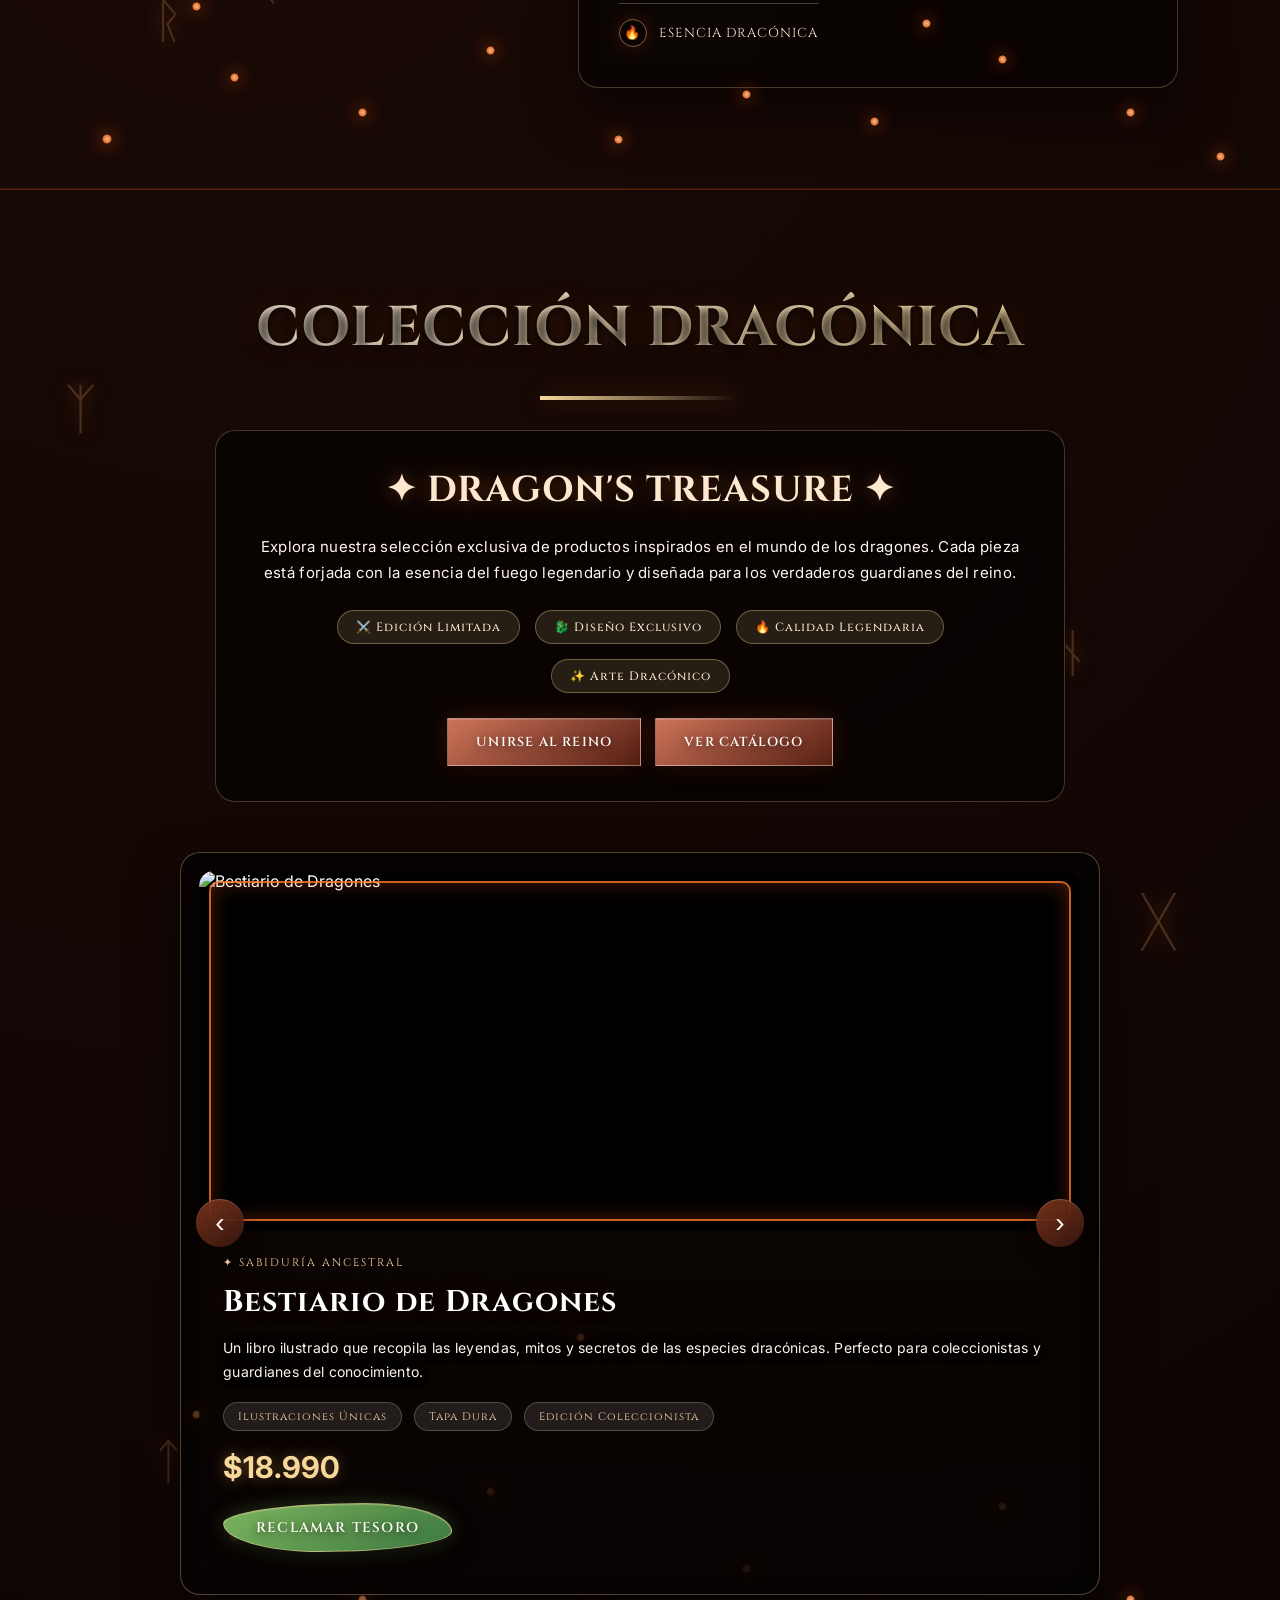
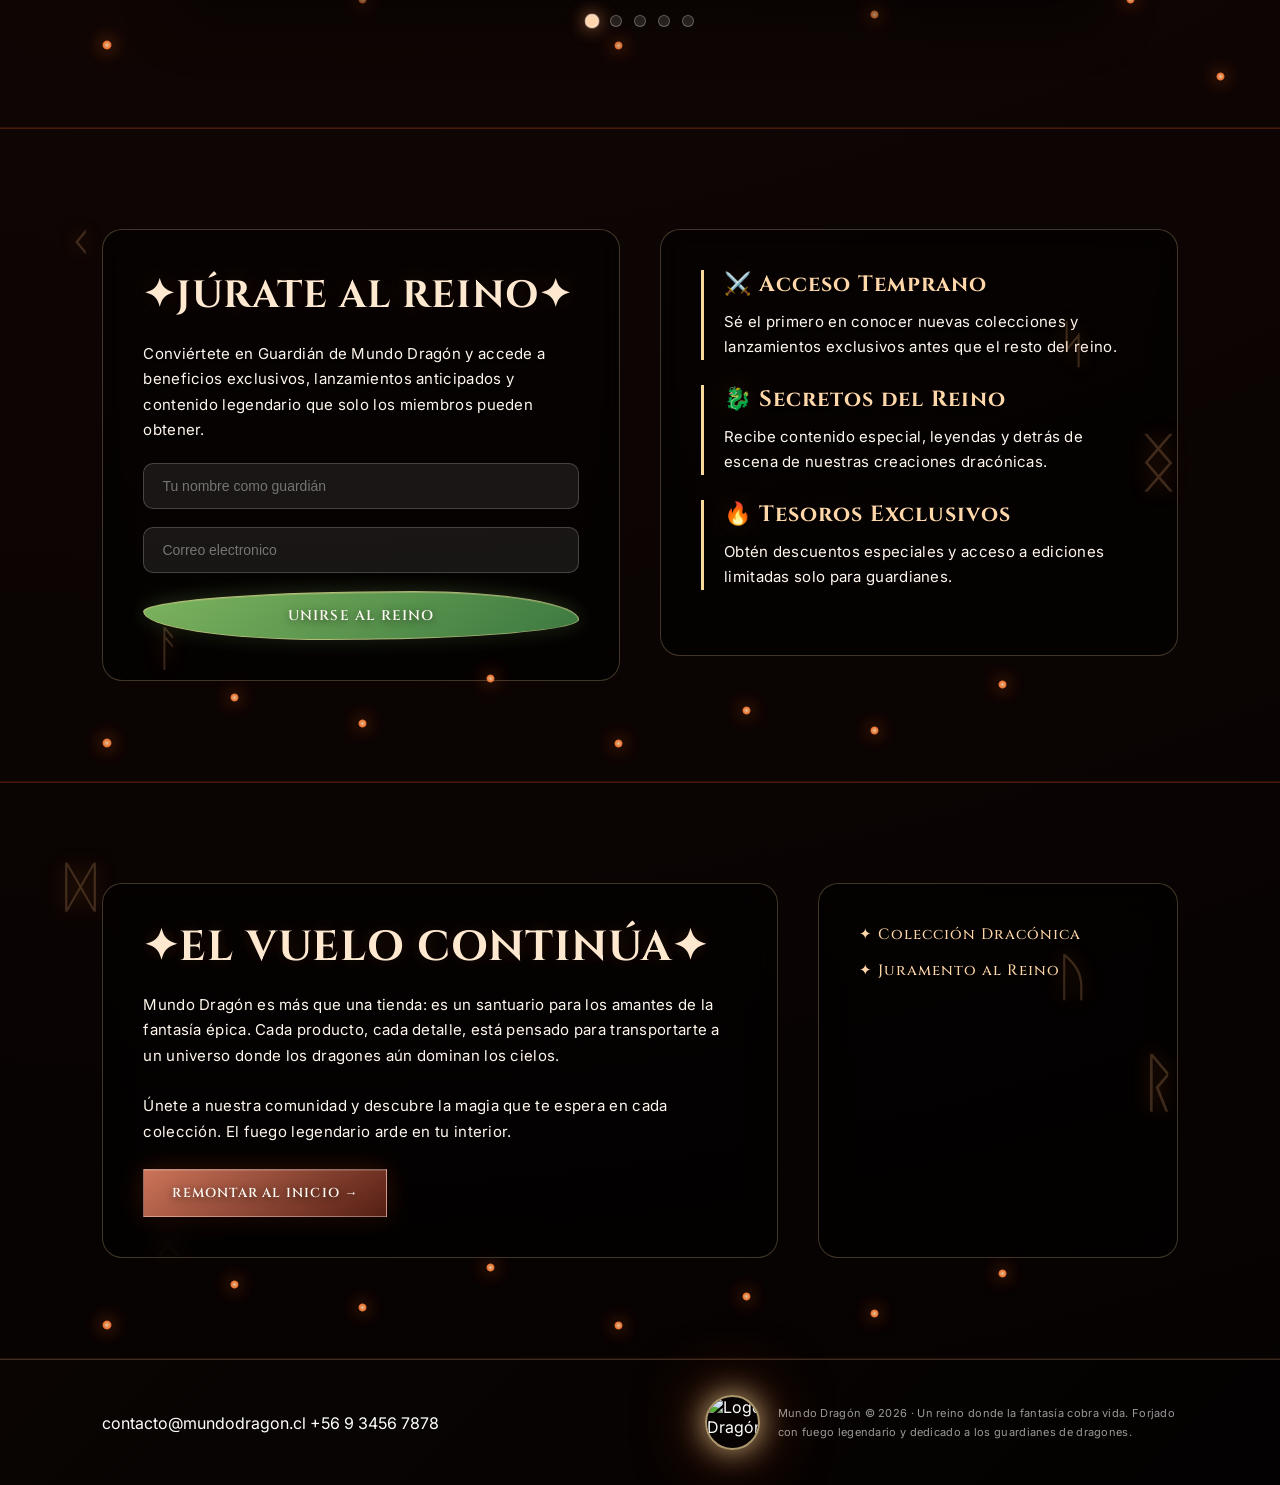
==== commit 74544afb: "Update index.html" ====
--- a/index.html
+++ b/index.html
@@ -1286,20 +1286,18 @@
     </div>
 
     <div class="final-links">
-      <a href="#inicio">✦ Inicio del Reino</a>
+     
       <a href="#productos">✦ Colección Dracónica</a>
       <a href="#miembros">✦ Juramento al Reino</a>
-      <a href="#final">✦ El Último Vuelo</a>
+    
     </div>
   </div>
 </section>
 
 <footer>
-  <div class="footer-links">
-    <a href="#inicio">Inicio</a>
-    <a href="#productos">Productos</a>
-    <a href="#miembros">Clan</a>
-    <a href="#final">Final</a>
+  <div class="footer-contacto">
+      contacto@mundodragon.cl
+      +56 9 3456 7878
   </div>
 
   <div class="footer-marca">
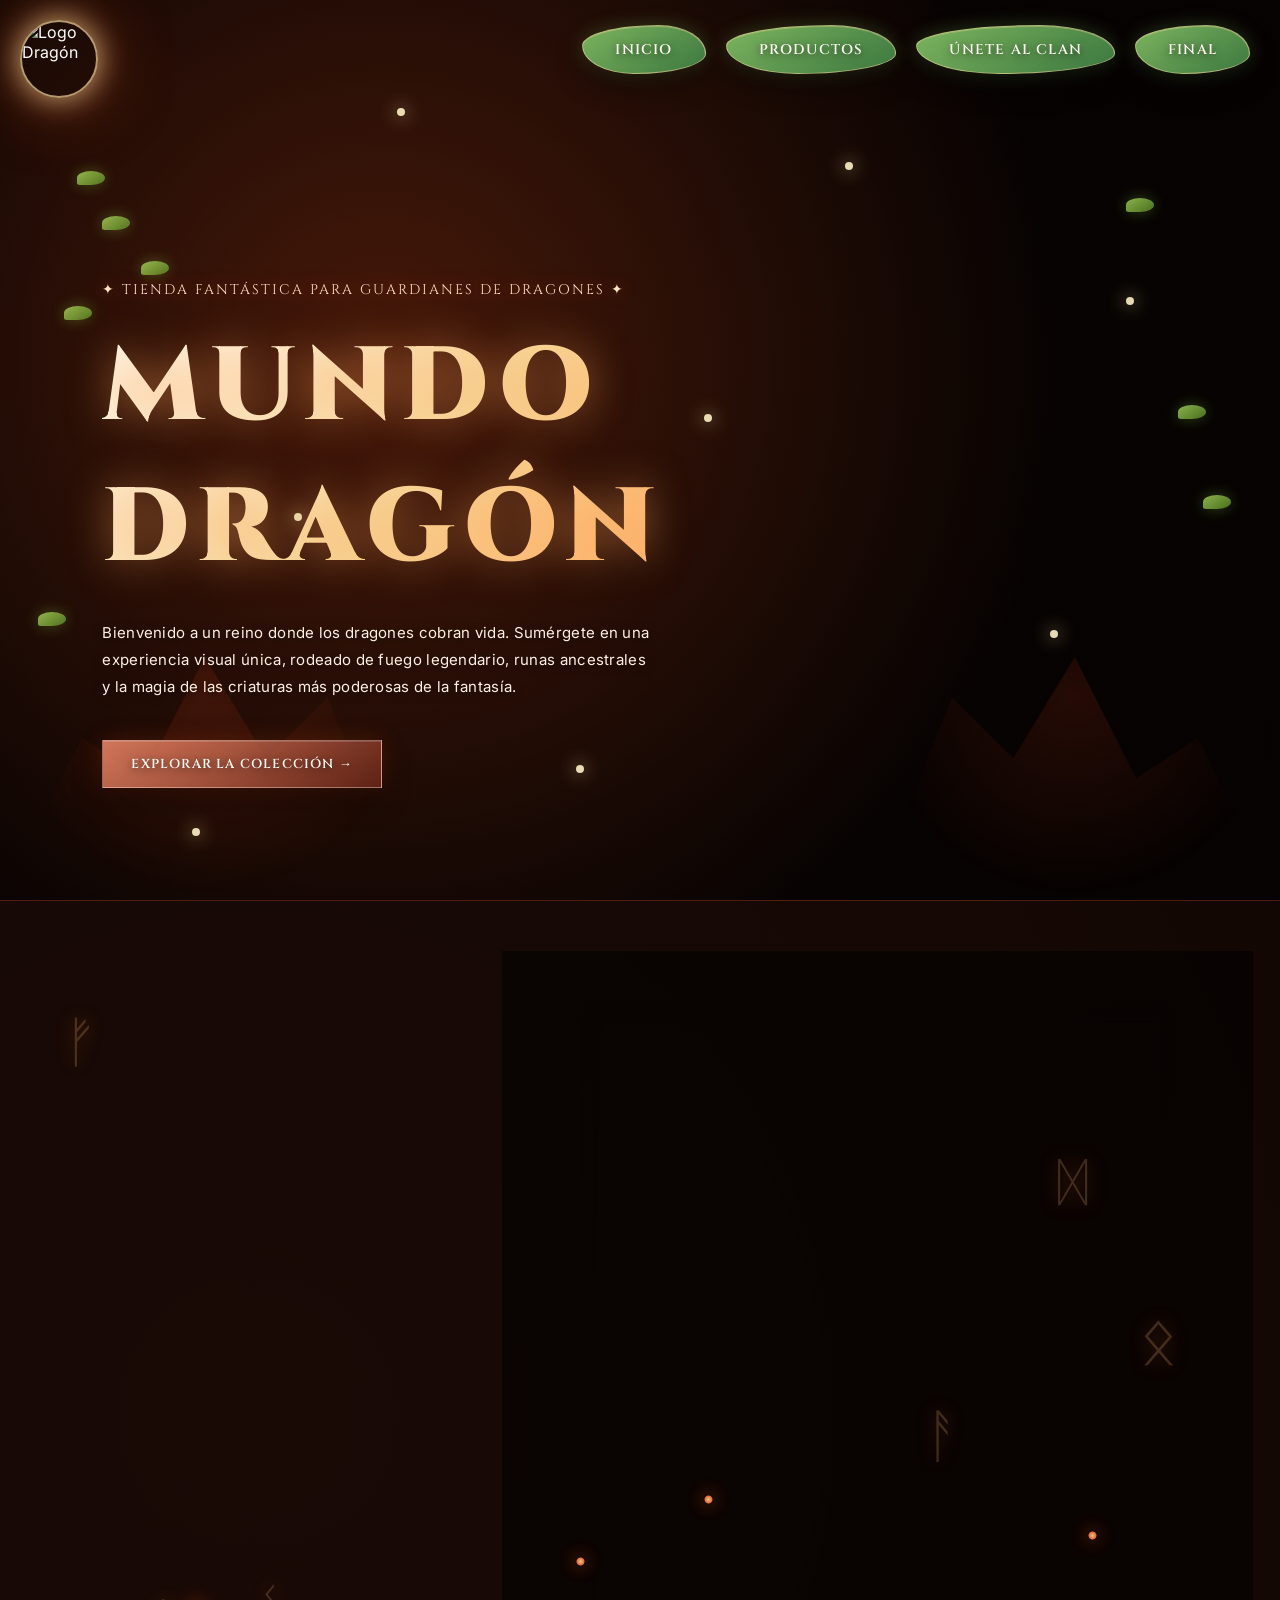
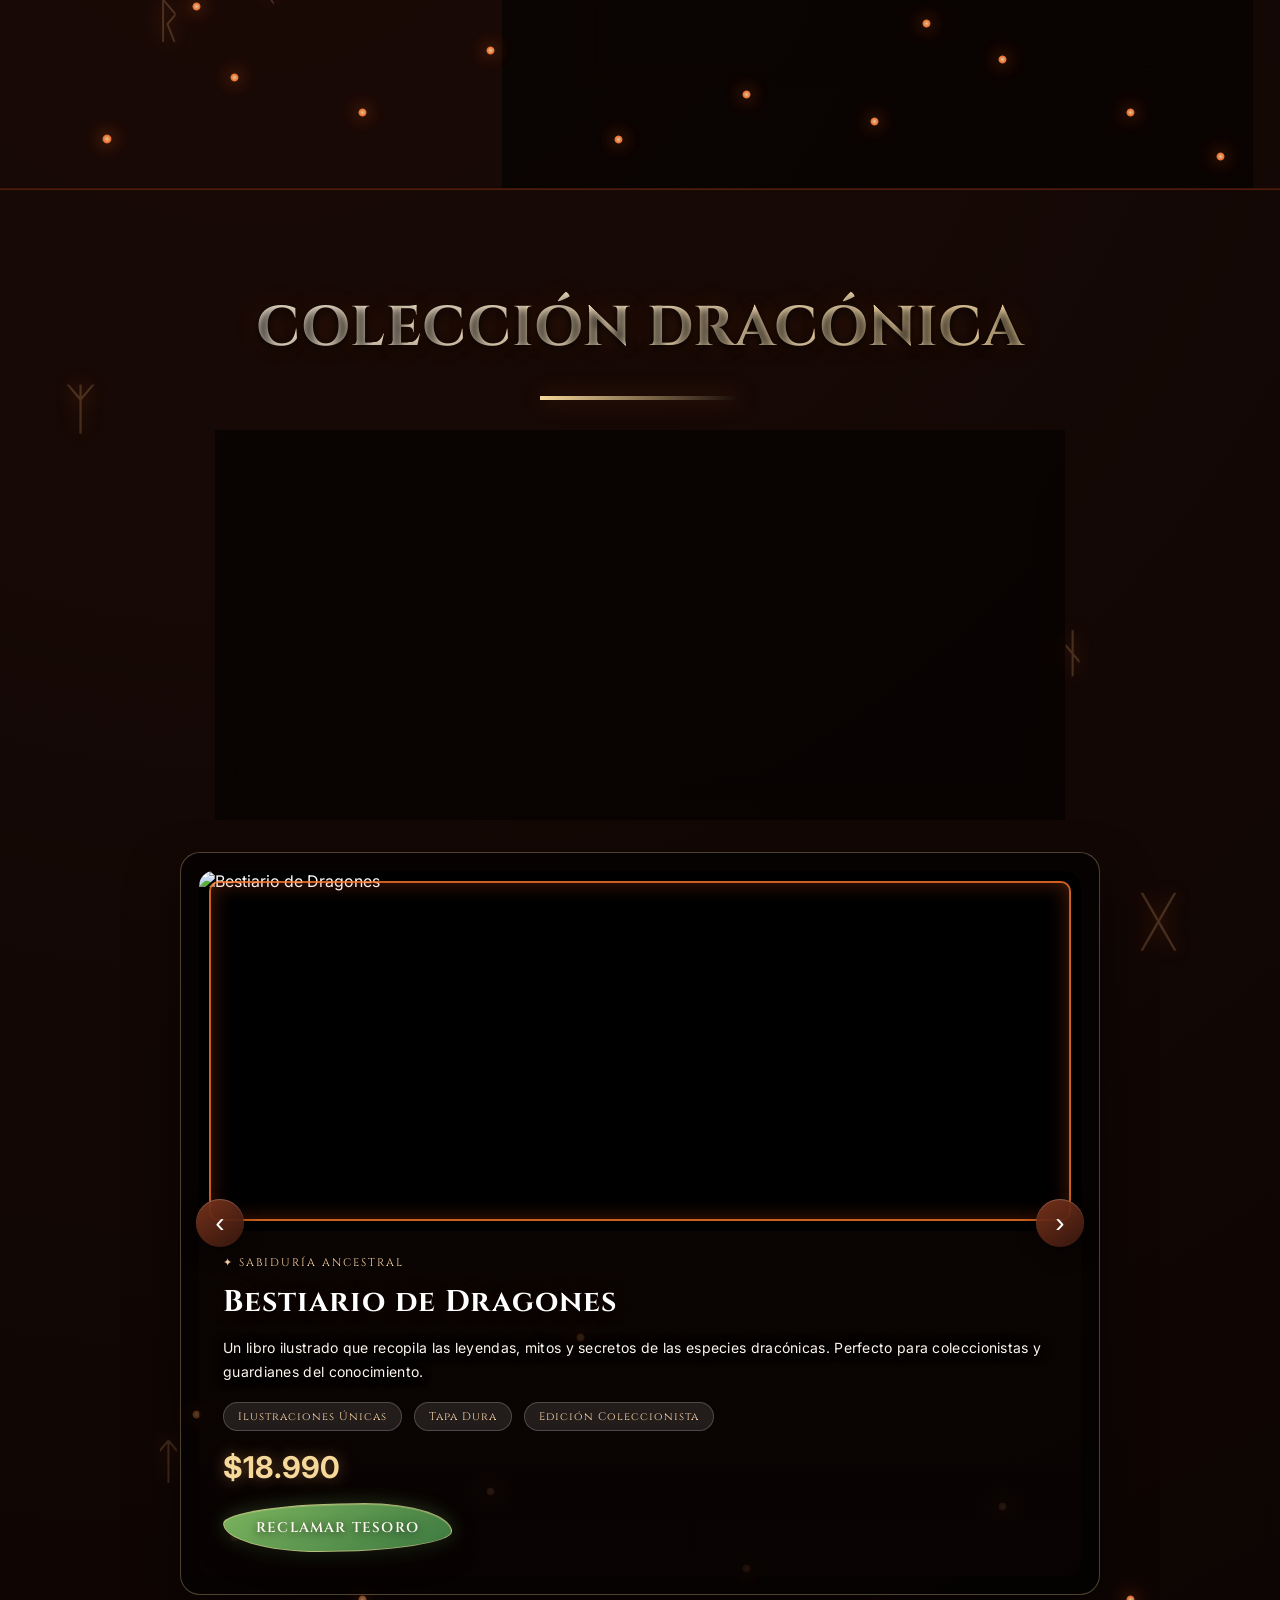
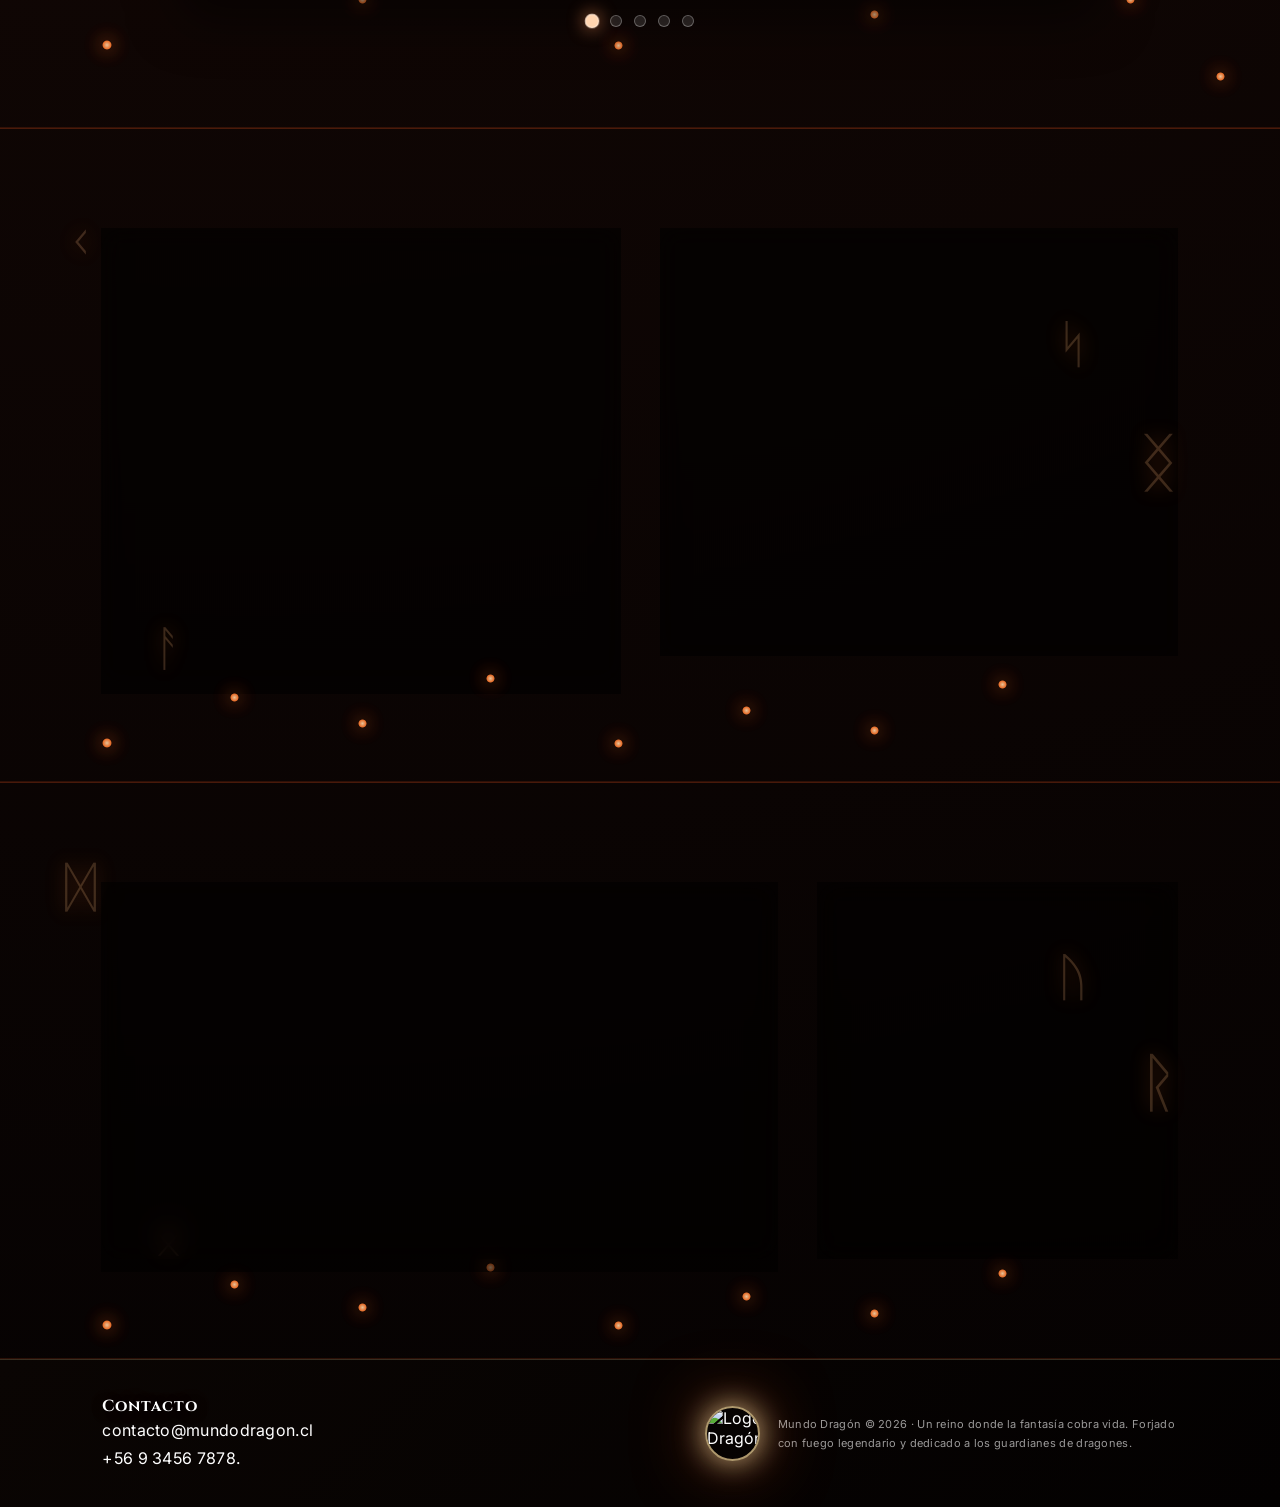
==== commit 6e02dccb: "Update index.html" ====
--- a/index.html
+++ b/index.html
@@ -1296,8 +1296,10 @@
 
 <footer>
   <div class="footer-contacto">
-      contacto@mundodragon.cl
-      +56 9 3456 7878
+    <h4>Contacto</h4>
+      <p>contacto@mundodragon.cl </p>
+      <p>+56 9 3456 7878.</p>
+      </div>
   </div>
 
   <div class="footer-marca">
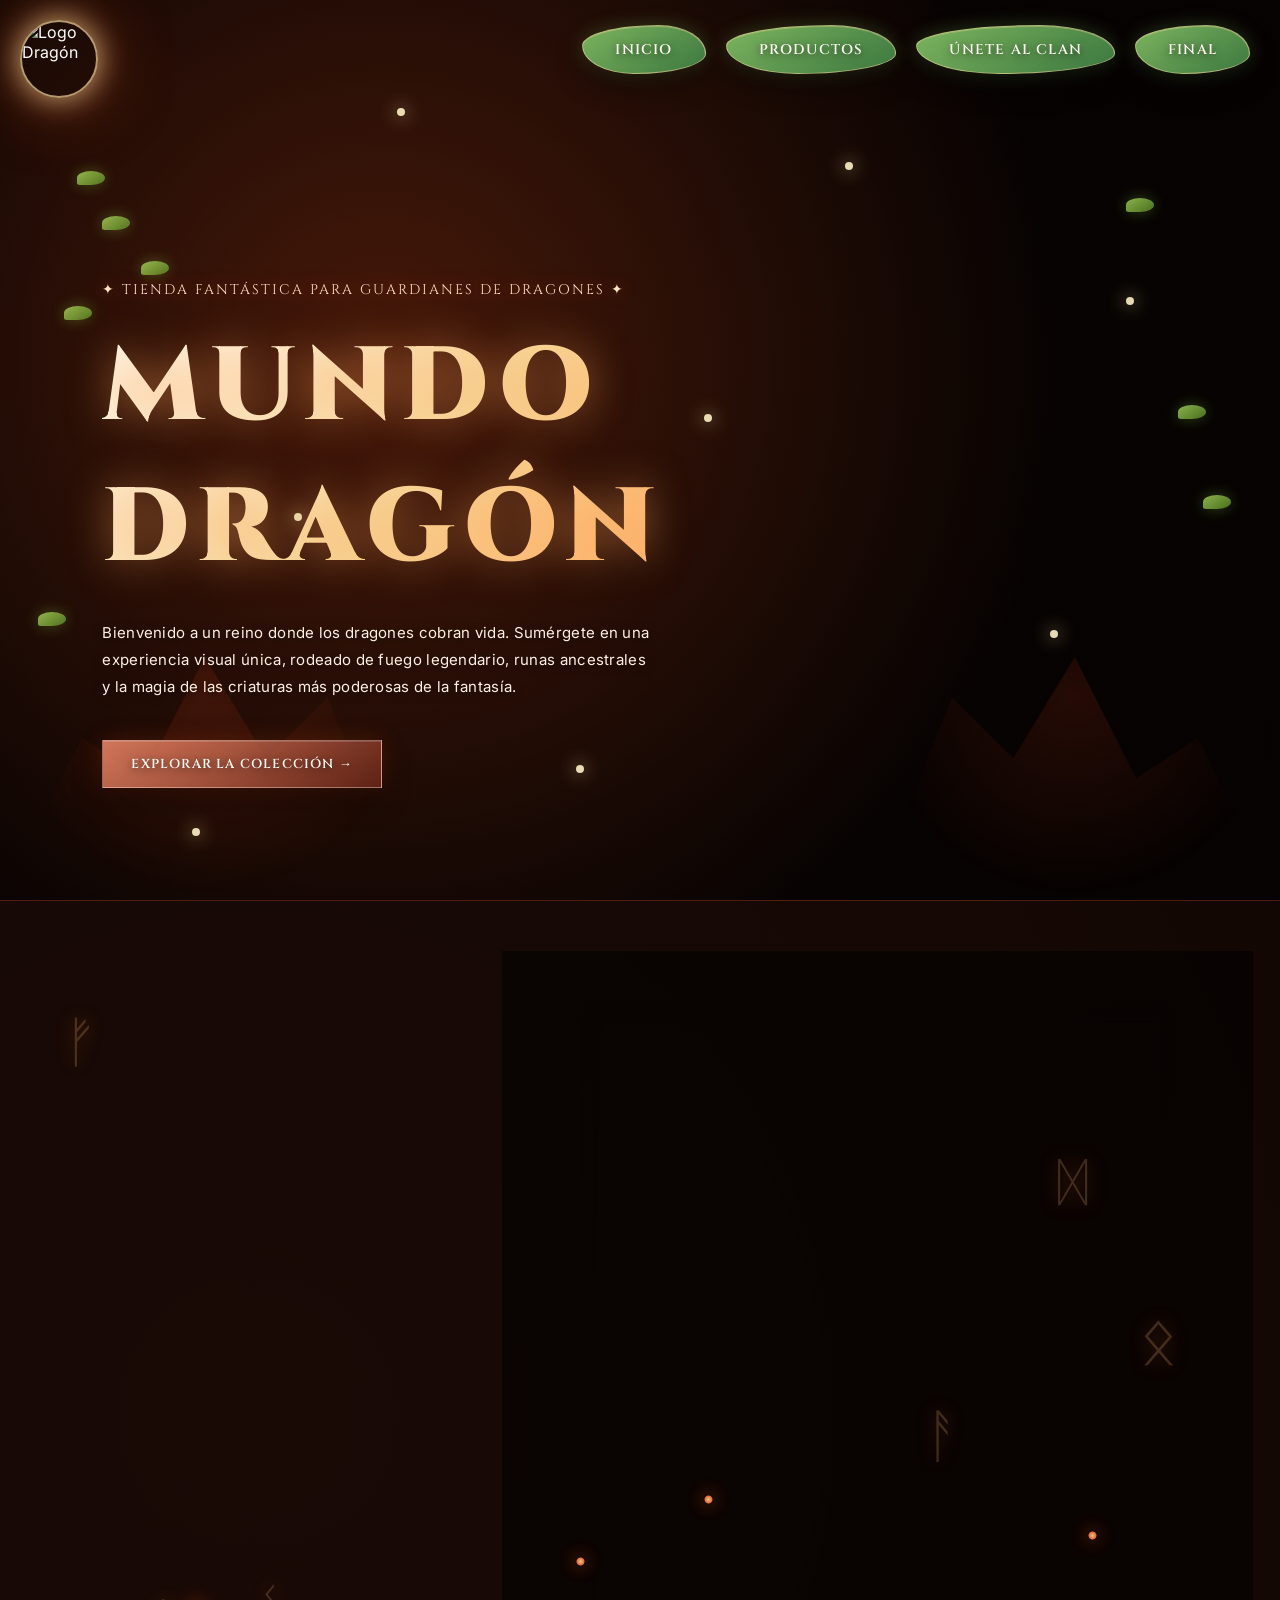
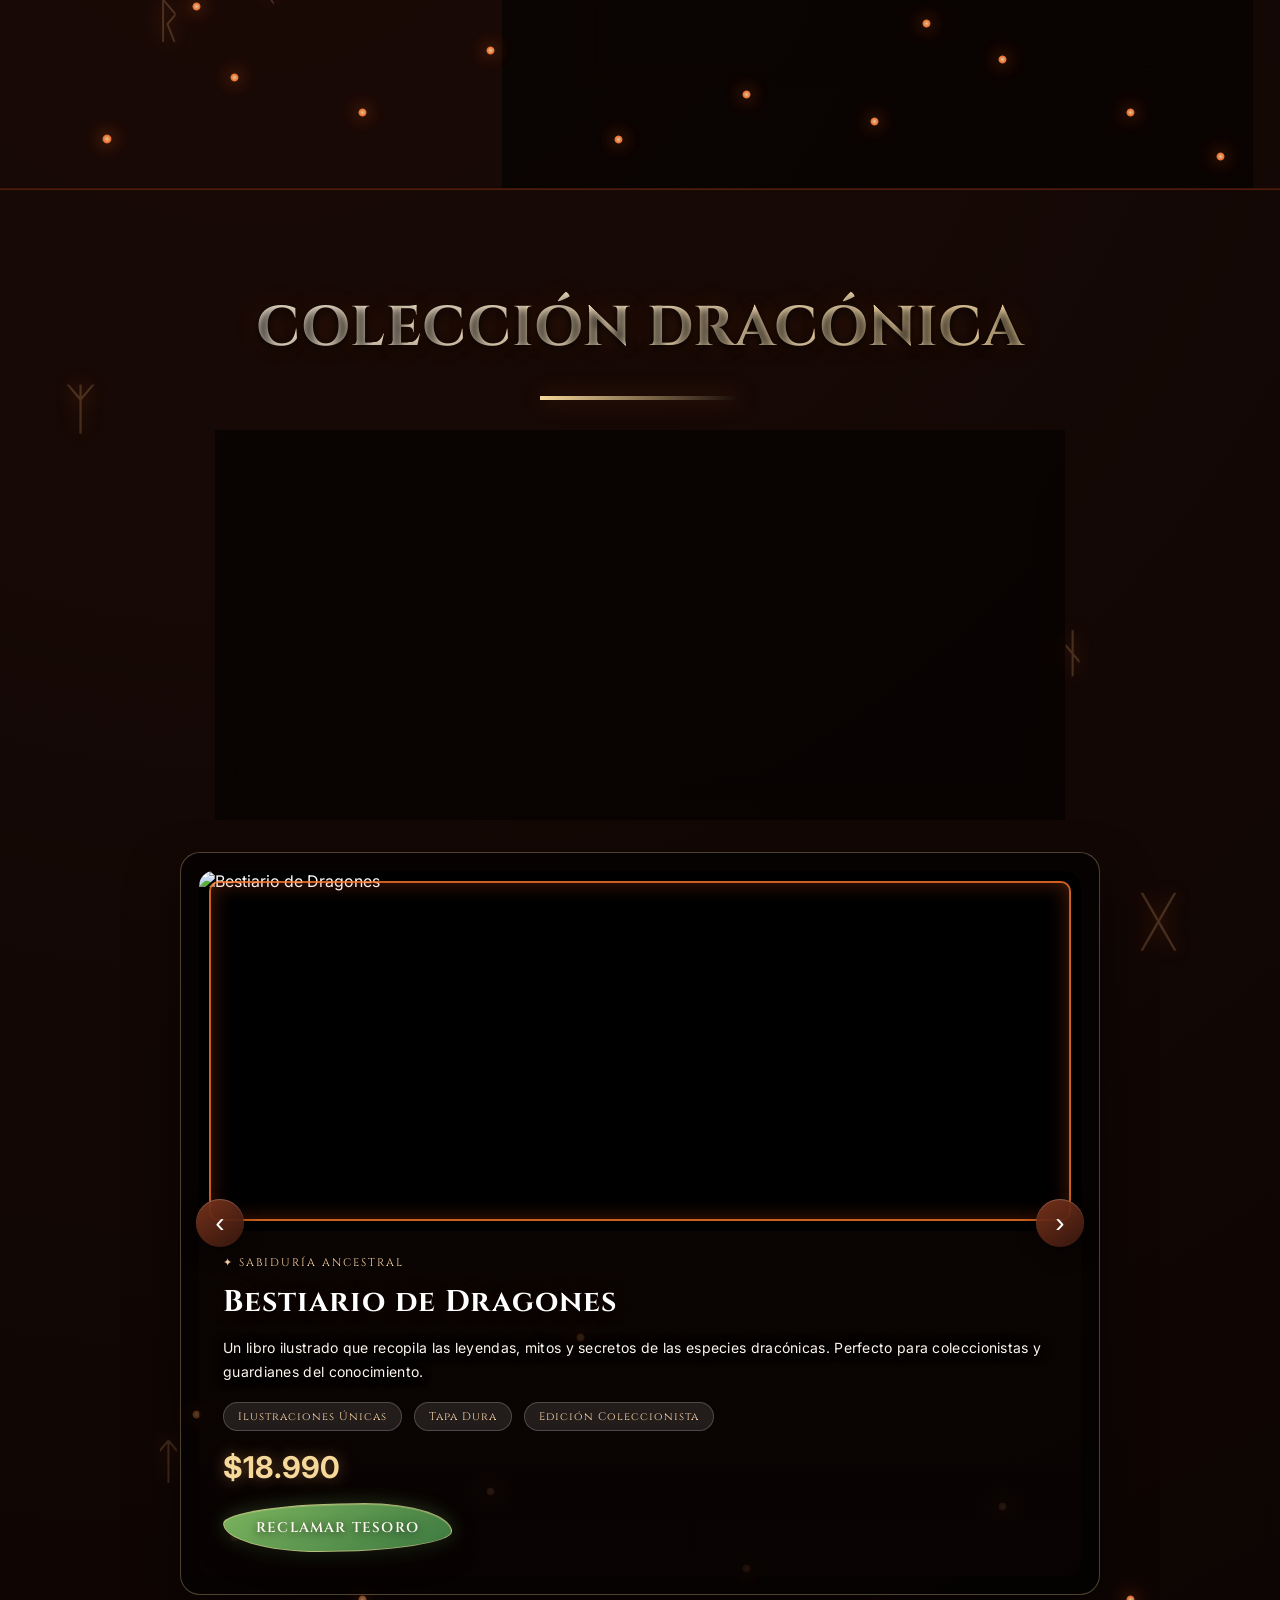
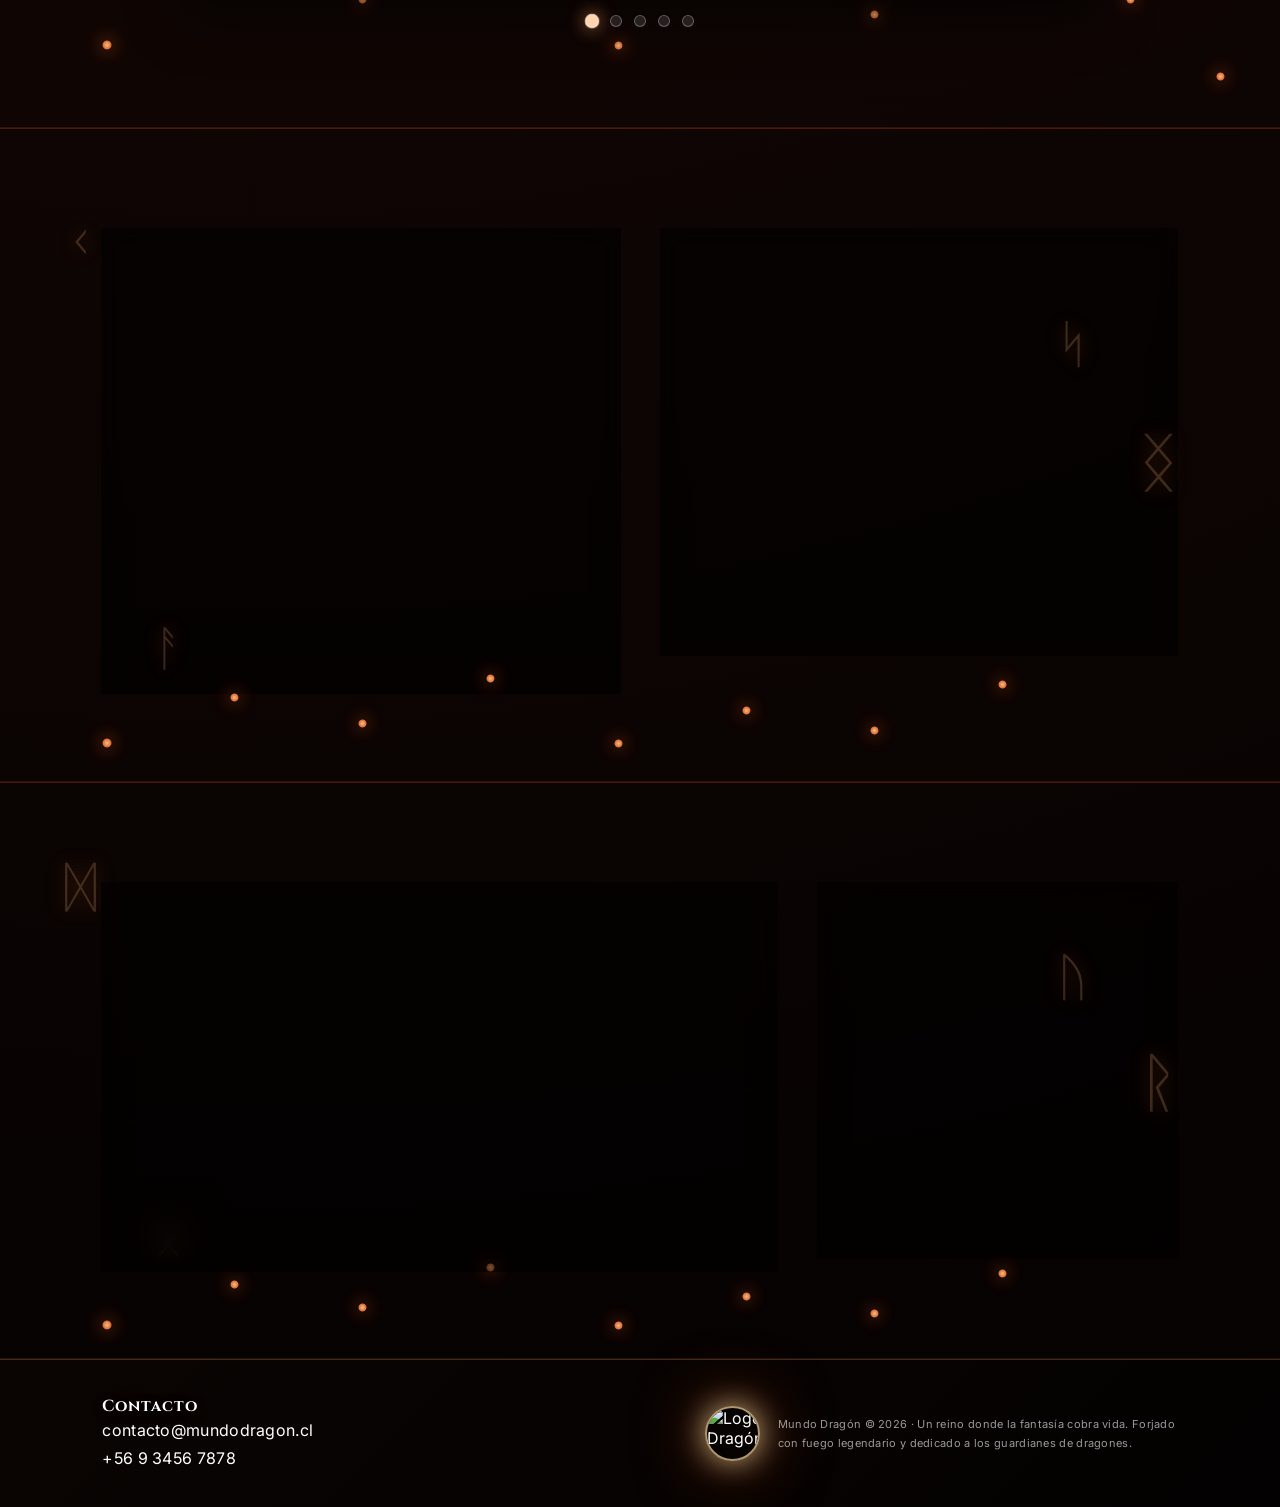
==== commit 3322582e: "Update index.html" ====
--- a/index.html
+++ b/index.html
@@ -1298,7 +1298,7 @@
   <div class="footer-contacto">
     <h4>Contacto</h4>
       <p>contacto@mundodragon.cl </p>
-      <p>+56 9 3456 7878.</p>
+      <p>+56 9 3456 7878</p>
       </div>
   </div>
 
